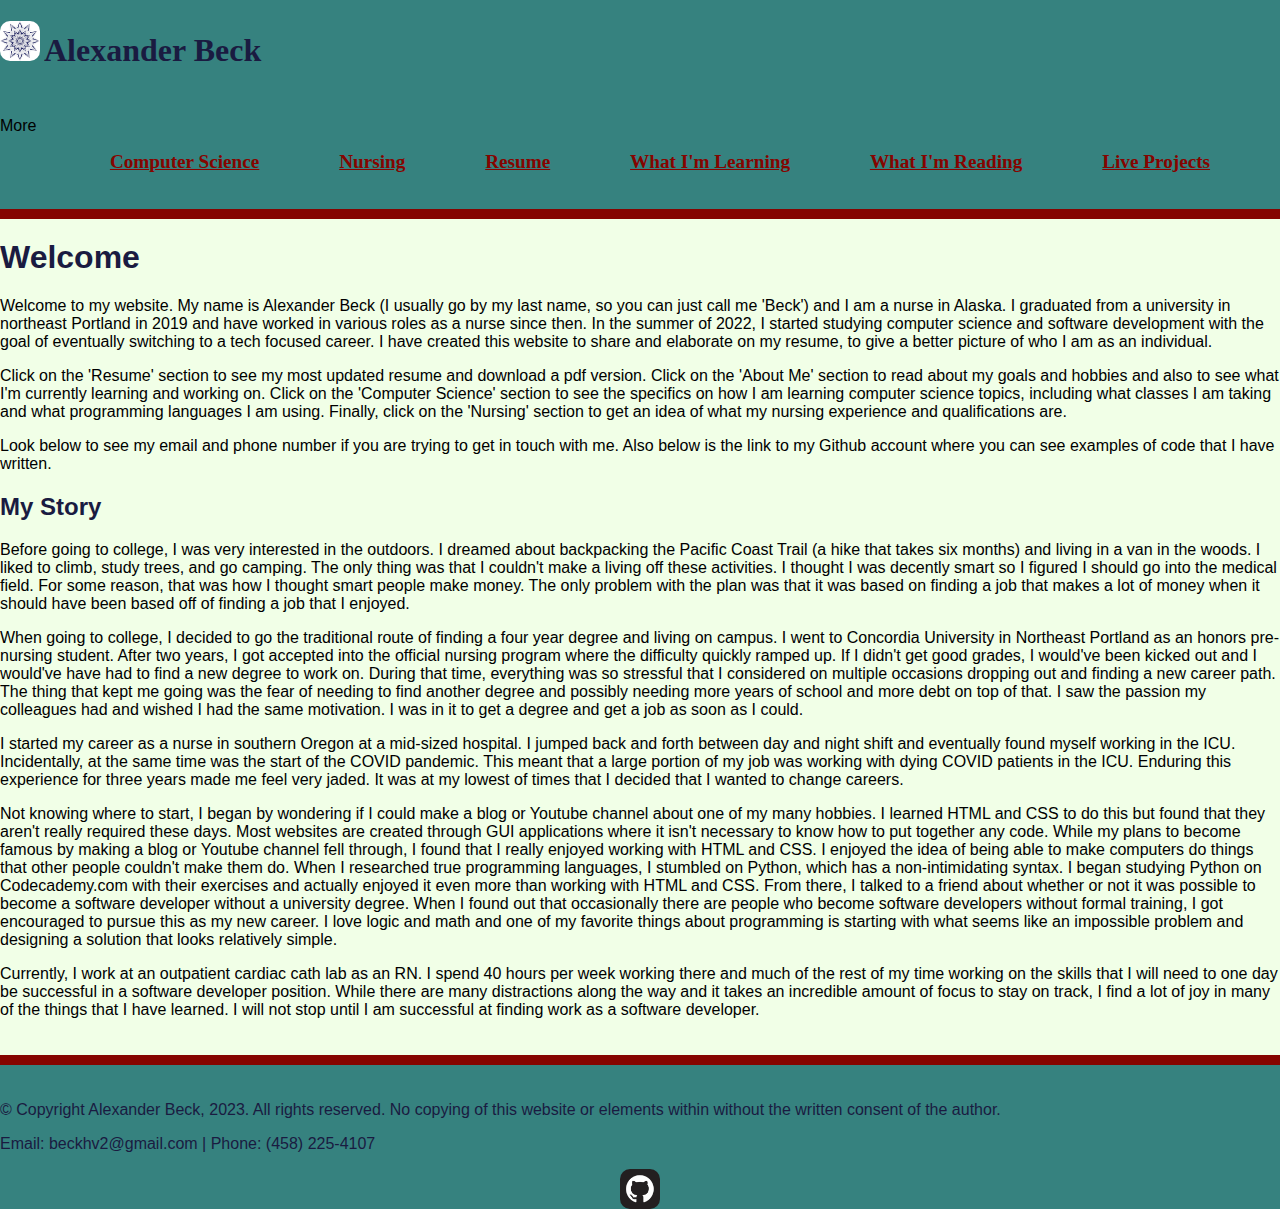
==== index.html @ a4bfcaab "changed icon; added accent colors; added copyright" ====
<!DOCTYPE html>
<html>
  <head>
    <meta charset="UTF-8">
    <link rel="stylesheet" href="main-style.css">
    <title>Alexander Beck | Home</title>
  </head>
  <body>
    <header>
      <nav id="nav-bar">
        <img id="website-icon" src="images/website-icon-2.png" alt="website logo">
        <h3>Alexander Beck</h3>
        <div id="dropdown">
          <p>More</p>
          <ul>
            <li><a href="#">link 1</a></li>
            <li><a href="#">link 2</a></li>
            <li><a href="#">link 3</a></li>
          </ul>
        </div>
        <ul>
          <li><a href="computer-science.html">Computer Science</a></li>
          <li><a href="nursing.html">Nursing</a></li>
          <li><a href="resume.html">Resume</a></li>
          <li><a href="learning.html">What I'm Learning</a></li>
          <li><a href="reading.html">What I'm Reading</a></li>
          <li><a href="projects.html">Live Projects</a></li>
        </ul>
      </nav>
    </header>
    <main>
      <h1>Welcome</h1>
      <p>Welcome to my website. My name is Alexander Beck (I usually go by my last name, so you can just call me 'Beck') and I am a nurse in Alaska. I graduated from a university in northeast Portland in 2019 and have worked in various roles as a nurse since then. In the summer of 2022, I started studying computer science and software development with the goal of eventually switching to a tech focused career. I have created this website to share and elaborate on my resume, to give a better picture of who I am as an individual.</p>
      <p>Click on the 'Resume' section to see my most updated resume and download a pdf version. Click on the 'About Me' section to read about my goals and hobbies and also to see what I'm currently learning and working on. Click on the 'Computer Science' section to see the specifics on how I am learning computer science topics, including what classes I am taking and what programming languages I am using. Finally, click on the 'Nursing' section to get an idea of what my nursing experience and qualifications are.</p>
      <p>Look below to see my email and phone number if you are trying to get in touch with me. Also below is the link to my Github account where you can see examples of code that I have written.</p>
      <h2>My Story</h2>
      <p>Before going to college, I was very interested in the outdoors. I dreamed about backpacking the Pacific Coast Trail (a hike that takes six months) and living in a van in the woods. I liked to climb, study trees, and go camping. The only thing was that I couldn't make a living off these activities. I thought I was decently smart so I figured I should go into the medical field. For some reason, that was how I thought smart people make money. The only problem with the plan was that it was based on finding a job that makes a lot of money when it should have been based off of finding a job that I enjoyed.</p>
      <p>When going to college, I decided to go the traditional route of finding a four year degree and living on campus. I went to Concordia University in Northeast Portland as an honors pre-nursing student. After two years, I got accepted into the official nursing program where the difficulty quickly ramped up. If I didn't get good grades, I would've been kicked out and I would've have had to find a new degree to work on. During that time, everything was so stressful that I considered on multiple occasions dropping out and finding a new career path. The thing that kept me going was the fear of needing to find another degree and possibly needing more years of school and more debt on top of that. I saw the passion my colleagues had and wished I had the same motivation. I was in it to get a degree and get a job as soon as I could.</p>
      <p>I started my career as a nurse in southern Oregon at a mid-sized hospital. I jumped back and forth between day and night shift and eventually found myself working in the ICU. Incidentally, at the same time was the start of the COVID pandemic. This meant that a large portion of my job was working with dying COVID patients in the ICU. Enduring this experience for three years made me feel very jaded. It was at my lowest of times that I decided that I wanted to change careers.</p>
      <p>Not knowing where to start, I began by wondering if I could make a blog or Youtube channel about one of my many hobbies. I learned HTML and CSS to do this but found that they aren't really required these days. Most websites are created through GUI applications where it isn't necessary to know how to put together any code. While my plans to become famous by making a blog or Youtube channel fell through, I found that I really enjoyed working with HTML and CSS. I enjoyed the idea of being able to make computers do things that other people couldn't make them do. When I researched true programming languages, I stumbled on Python, which has a non-intimidating syntax. I began studying Python on Codecademy.com with their exercises and actually enjoyed it even more than working with HTML and CSS. From there, I talked to a friend about whether or not it was possible to become a software developer without a university degree. When I found out that occasionally there are people who become software developers without formal training, I got encouraged to pursue this as my new career. I love logic and math and one of my favorite things about programming is starting with what seems like an impossible problem and designing a solution that looks relatively simple.</p>
      <p>Currently, I work at an outpatient cardiac cath lab as an RN. I spend 40 hours per week working there and much of the rest of my time working on the skills that I will need to one day be successful in a software developer position. While there are many distractions along the way and it takes an incredible amount of focus to stay on track, I find a lot of joy in many of the things that I have learned. I will not stop until I am successful at finding work as a software developer.</p>  
    </main>
    <footer>
      <p>© Copyright Alexander Beck, 2023. All rights reserved. No copying of this website or elements within without the written consent of the author.</p>
      <p>Email: beckhv2@gmail.com   |   Phone: (458) 225-4107</p>
      <a href="https://github.com/bexcoding"><img id="github-icon" src="images/github-icon2.png" alt="github icon"></a>
    </footer>
  </body>
</html>
---- main-style.css ----
/* all */
:root {
    --accent-color-1: #850400;
    --accent-color-2: #1a1b41;
    --accent-color-3: #f9db6d;
}

body {
    margin: 0;
}

/* header */
header {
    background-color: #36827f;
    padding-bottom: 20px;
    border-bottom: var(--accent-color-1) solid 10px;
}

#dropdown ul{
    display: none;
}


header ul{
    font-family: Cambria, Cochin, Georgia, Times, 'Times New Roman', serif;
    font-weight: bold;
}

a {
    color: var(--accent-color-1);
    font-size: 1.2em;
}

a:hover {
    color: var(--accent-color-3);
}

header h3 {
    display: inline-block;
    font-family: Cambria, Cochin, Georgia, Times, 'Times New Roman', serif;
    font-size: 2em;
    color: var(--accent-color-2);
}

#website-icon {
    display: inline-block;
    height: 40px;
    width: 40px;
    border-radius: 10px;
}

nav ul {
    display: flex;
    flex-direction: row;
    flex-wrap: wrap;
    justify-content: space-evenly;
    gap: 10px;
    list-style: none;
}

/* main */
main {
    background-color: #f1ffe7;
    padding-top: 20px;
    padding-bottom: 20px;
}

h1 {
    margin-top: 0;
}

h1, h2, h3 {
    font-family: Helvetica, Arial, Verdana, sans-serif;
    color: var(--accent-color-2);
}

p {
    font-family: Helvetica, Arial, Verdana, sans-serif;
}

/* footer */
footer {
    background-color: #36827f;
    color: var(--accent-color-2);
    padding-top: 20px;
    border-top: var(--accent-color-1) solid 10px;
}


#github-icon {
    height: 40px;
    width: 40px;
    display: block;
    margin-right: auto;
    margin-left: auto;
    border-radius: 10px;
}
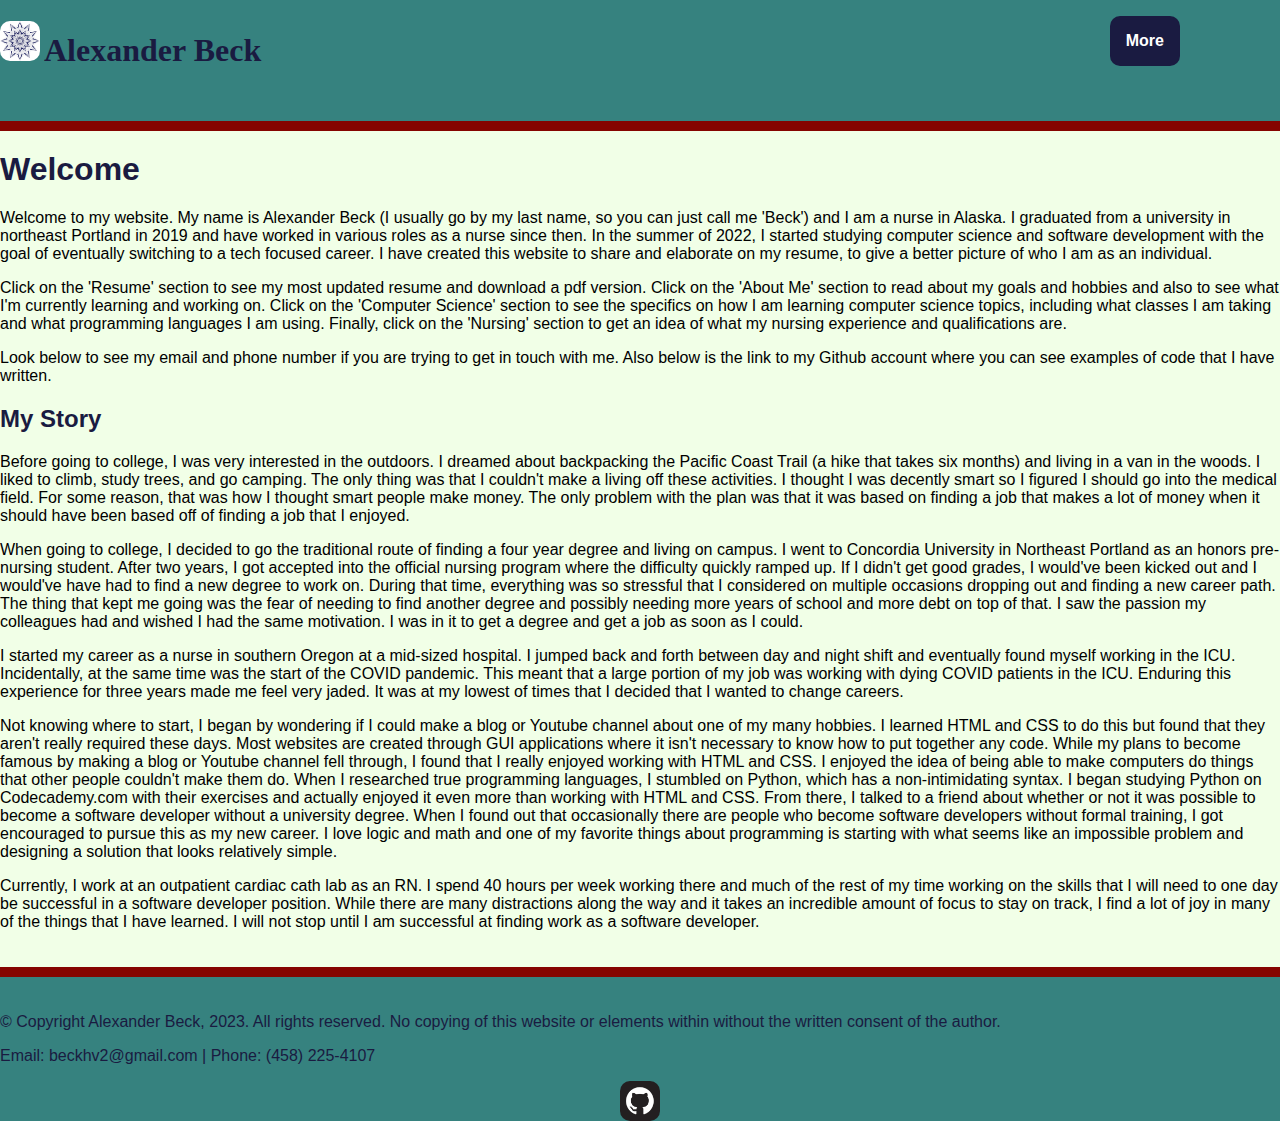
==== commit c5f8d1fc: "changed nav bar; added dropdown menu" ====
--- a/index.html
+++ b/index.html
@@ -3,29 +3,25 @@
   <head>
     <meta charset="UTF-8">
     <link rel="stylesheet" href="main-style.css">
-    <title>Alexander Beck | Home</title>
+    <title>Alexander Beck | About Me</title>
   </head>
   <body>
     <header>
       <nav id="nav-bar">
         <img id="website-icon" src="images/website-icon-2.png" alt="website logo">
         <h3>Alexander Beck</h3>
-        <div id="dropdown">
-          <p>More</p>
-          <ul>
-            <li><a href="#">link 1</a></li>
-            <li><a href="#">link 2</a></li>
-            <li><a href="#">link 3</a></li>
-          </ul>
+        <div class="dropdown">
+          <p class="drop-header">More</p>
+          <div class="dropdown-content">
+            <a href="index.html">About Me</a>
+            <a href="computer-science.html">Computer Science</a>
+            <a href="projects.html">Live Projects</a>
+            <a href="resume.html">Resume</a>
+            <a href="learning.html">What I'm Learning</a>
+            <a href="reading.html">What I'm Reading</a>
+            <a href="nursing.html">Nursing</a>
+          </div>
         </div>
-        <ul>
-          <li><a href="computer-science.html">Computer Science</a></li>
-          <li><a href="nursing.html">Nursing</a></li>
-          <li><a href="resume.html">Resume</a></li>
-          <li><a href="learning.html">What I'm Learning</a></li>
-          <li><a href="reading.html">What I'm Reading</a></li>
-          <li><a href="projects.html">Live Projects</a></li>
-        </ul>
       </nav>
     </header>
     <main>
--- a/main-style.css
+++ b/main-style.css
@@ -10,29 +10,18 @@
 }
 
 /* header */
+
 header {
     background-color: #36827f;
     padding-bottom: 20px;
     border-bottom: var(--accent-color-1) solid 10px;
 }
 
-#dropdown ul{
-    display: none;
-}
-
-
-header ul{
-    font-family: Cambria, Cochin, Georgia, Times, 'Times New Roman', serif;
-    font-weight: bold;
-}
-
-a {
-    color: var(--accent-color-1);
-    font-size: 1.2em;
-}
-
-a:hover {
-    color: var(--accent-color-3);
+#website-icon {
+    display: inline-block;
+    height: 40px;
+    width: 40px;
+    border-radius: 10px;
 }
 
 header h3 {
@@ -42,21 +31,51 @@
     color: var(--accent-color-2);
 }
 
-#website-icon {
-    display: inline-block;
-    height: 40px;
-    width: 40px;
+/* Dropdown Button */
+.drop-header {
+    background-color: var(--accent-color-2);
+    color: white;
+    padding: 16px;
+    font-size: 16px;
+    border: none;
     border-radius: 10px;
 }
-
-nav ul {
-    display: flex;
-    flex-direction: row;
-    flex-wrap: wrap;
-    justify-content: space-evenly;
-    gap: 10px;
-    list-style: none;
+  
+.dropdown {
+    position: relative;
+    float: right;
+    padding-right: 100px;
+    font-family: Cambria, Cochin, Georgia, Times, 'Times New Roman', serif;
+    font-weight: bold;
 }
+  
+.dropdown-content {
+    display: none;
+    position: absolute;
+    background-color: #f1f1f1;
+    min-width: 160px;
+    box-shadow: 0px 8px 16px 0px rgba(0,0,0,0.2);
+    z-index: 1;
+}
+  
+.dropdown-content a {
+    color: black;
+    padding: 12px 16px;
+    text-decoration: none;
+    display: block;
+}
+  
+.dropdown-content a:hover {
+    background-color: #ddd;
+}
+  
+.dropdown:hover .dropdown-content {
+    display: block;
+}
+  
+.dropdown:hover .drop-header {
+    background-color: #3e8e41;
+} 
 
 /* main */
 main {
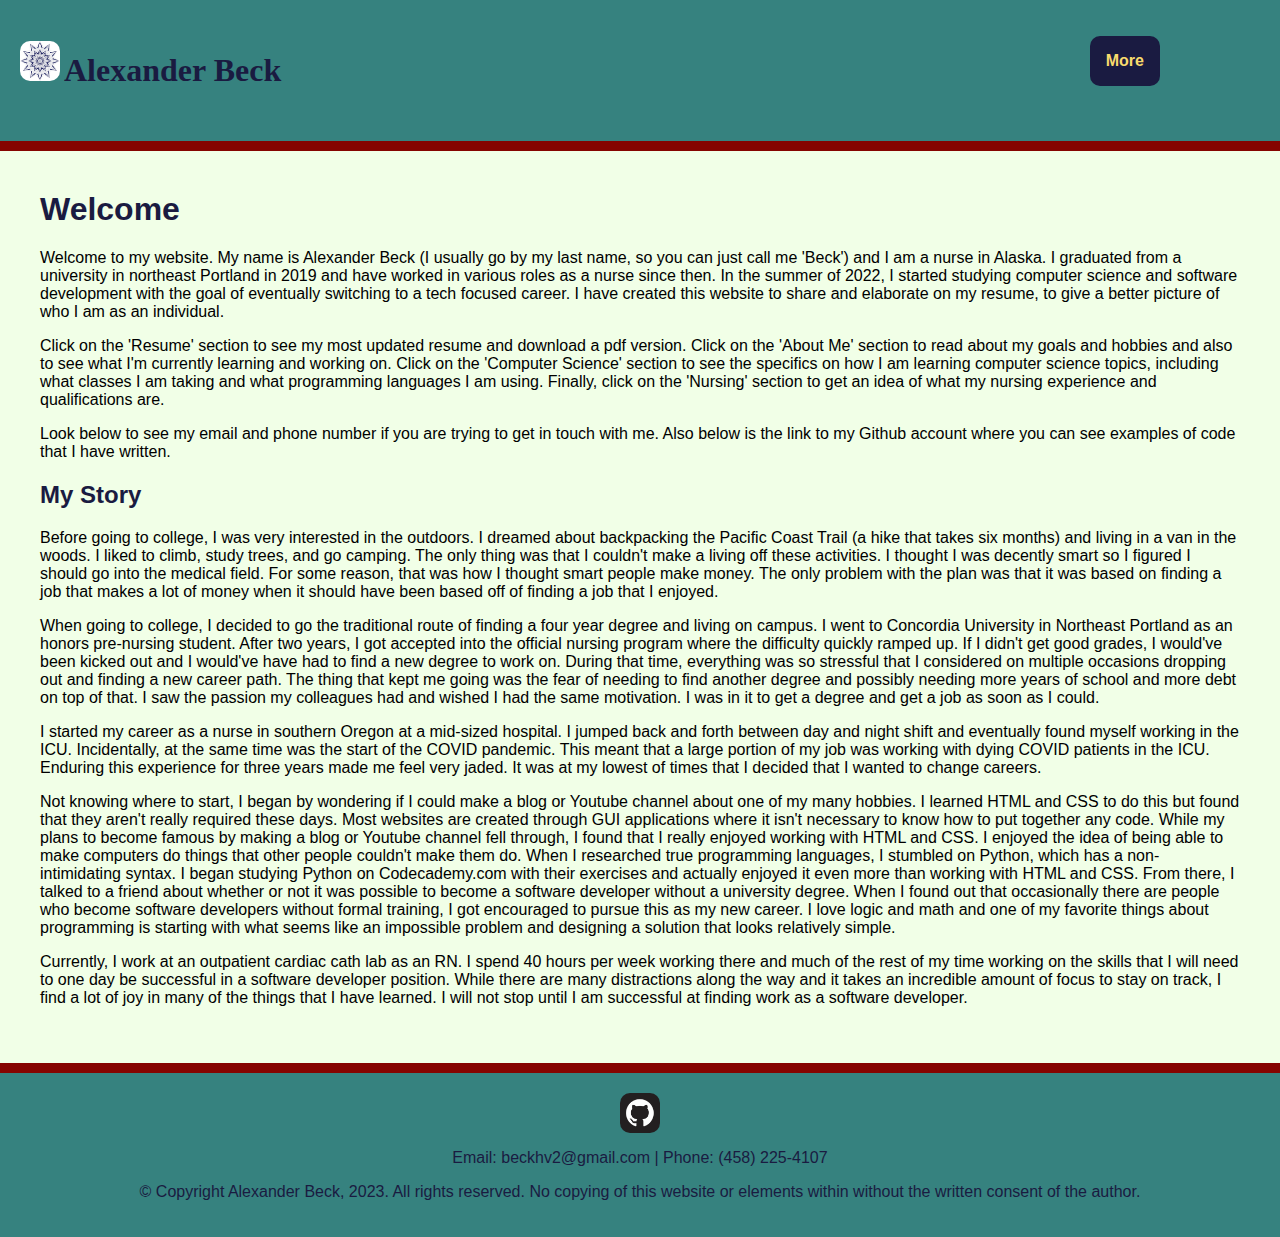
==== commit a7b20b24: "changed layout of footer" ====
--- a/index.html
+++ b/index.html
@@ -37,9 +37,9 @@
       <p>Currently, I work at an outpatient cardiac cath lab as an RN. I spend 40 hours per week working there and much of the rest of my time working on the skills that I will need to one day be successful in a software developer position. While there are many distractions along the way and it takes an incredible amount of focus to stay on track, I find a lot of joy in many of the things that I have learned. I will not stop until I am successful at finding work as a software developer.</p>  
     </main>
     <footer>
+      <a href="https://github.com/bexcoding"><img id="github-icon" src="images/github-icon2.png" alt="github icon"></a>
+      <p>Email: beckhv2@gmail.com   |   Phone: (458) 225-4107</p>
       <p>© Copyright Alexander Beck, 2023. All rights reserved. No copying of this website or elements within without the written consent of the author.</p>
-      <p>Email: beckhv2@gmail.com   |   Phone: (458) 225-4107</p>
-      <a href="https://github.com/bexcoding"><img id="github-icon" src="images/github-icon2.png" alt="github icon"></a>
     </footer>
   </body>
 </html>--- a/main-style.css
+++ b/main-style.css
@@ -1,5 +1,7 @@
 /* all */
 :root {
+    --background-color-1: #f1ffe7;
+    --background-color-2: #36827f;
     --accent-color-1: #850400;
     --accent-color-2: #1a1b41;
     --accent-color-3: #f9db6d;
@@ -12,8 +14,8 @@
 /* header */
 
 header {
-    background-color: #36827f;
-    padding-bottom: 20px;
+    background-color: var(--background-color-2);
+    padding: 20px;
     border-bottom: var(--accent-color-1) solid 10px;
 }
 
@@ -31,10 +33,10 @@
     color: var(--accent-color-2);
 }
 
-/* Dropdown Button */
+/* dropdown button in header*/
 .drop-header {
     background-color: var(--accent-color-2);
-    color: white;
+    color: var(--accent-color-3);
     padding: 16px;
     font-size: 16px;
     border: none;
@@ -52,21 +54,24 @@
 .dropdown-content {
     display: none;
     position: absolute;
-    background-color: #f1f1f1;
-    min-width: 160px;
+    color: var(--accent-color-2);
+    background-color: var(--background-color-1);
+    min-width: 180px;
     box-shadow: 0px 8px 16px 0px rgba(0,0,0,0.2);
     z-index: 1;
 }
   
 .dropdown-content a {
-    color: black;
+    color: var(--accent-color-2);
     padding: 12px 16px;
     text-decoration: none;
     display: block;
 }
   
 .dropdown-content a:hover {
-    background-color: #ddd;
+    color: var(--accent-color-1);
+    background-color: var(--accent-color-3);
+    border-left: solid var(--accent-color-2) 3px;
 }
   
 .dropdown:hover .dropdown-content {
@@ -74,14 +79,14 @@
 }
   
 .dropdown:hover .drop-header {
-    background-color: #3e8e41;
+    color: var(--accent-color-1);
+    background-color: var(--accent-color-3);
 } 
 
 /* main */
 main {
-    background-color: #f1ffe7;
-    padding-top: 20px;
-    padding-bottom: 20px;
+    background-color: var(--background-color-1);
+    padding: 40px;
 }
 
 h1 {
@@ -99,10 +104,11 @@
 
 /* footer */
 footer {
-    background-color: #36827f;
+    background-color: var(--background-color-2);
     color: var(--accent-color-2);
-    padding-top: 20px;
+    padding: 20px;
     border-top: var(--accent-color-1) solid 10px;
+    text-align: center;
 }
 
 
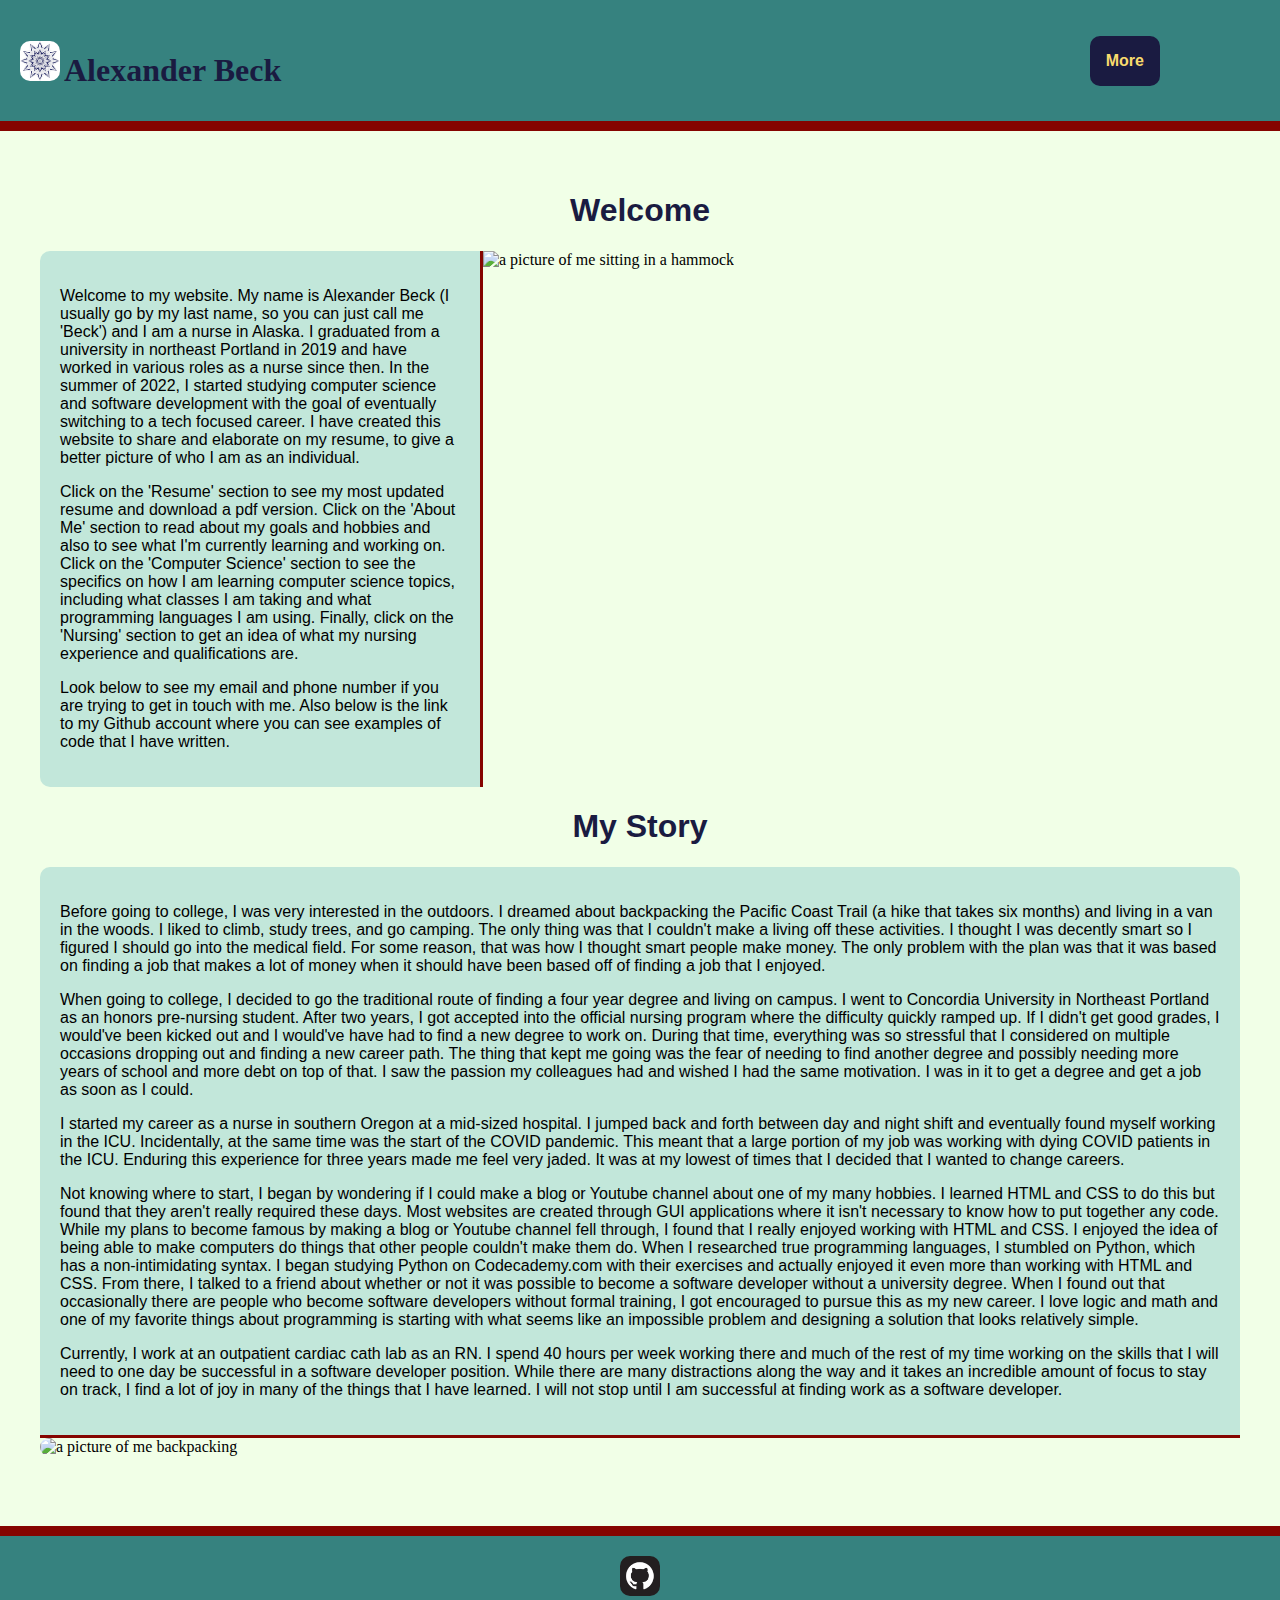
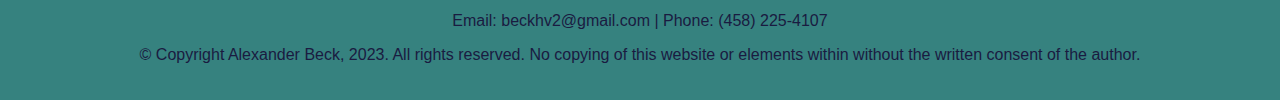
==== commit c5980d65: "added images and new color to main page" ====
--- a/index.html
+++ b/index.html
@@ -26,15 +26,37 @@
     </header>
     <main>
       <h1>Welcome</h1>
-      <p>Welcome to my website. My name is Alexander Beck (I usually go by my last name, so you can just call me 'Beck') and I am a nurse in Alaska. I graduated from a university in northeast Portland in 2019 and have worked in various roles as a nurse since then. In the summer of 2022, I started studying computer science and software development with the goal of eventually switching to a tech focused career. I have created this website to share and elaborate on my resume, to give a better picture of who I am as an individual.</p>
-      <p>Click on the 'Resume' section to see my most updated resume and download a pdf version. Click on the 'About Me' section to read about my goals and hobbies and also to see what I'm currently learning and working on. Click on the 'Computer Science' section to see the specifics on how I am learning computer science topics, including what classes I am taking and what programming languages I am using. Finally, click on the 'Nursing' section to get an idea of what my nursing experience and qualifications are.</p>
-      <p>Look below to see my email and phone number if you are trying to get in touch with me. Also below is the link to my Github account where you can see examples of code that I have written.</p>
-      <h2>My Story</h2>
-      <p>Before going to college, I was very interested in the outdoors. I dreamed about backpacking the Pacific Coast Trail (a hike that takes six months) and living in a van in the woods. I liked to climb, study trees, and go camping. The only thing was that I couldn't make a living off these activities. I thought I was decently smart so I figured I should go into the medical field. For some reason, that was how I thought smart people make money. The only problem with the plan was that it was based on finding a job that makes a lot of money when it should have been based off of finding a job that I enjoyed.</p>
-      <p>When going to college, I decided to go the traditional route of finding a four year degree and living on campus. I went to Concordia University in Northeast Portland as an honors pre-nursing student. After two years, I got accepted into the official nursing program where the difficulty quickly ramped up. If I didn't get good grades, I would've been kicked out and I would've have had to find a new degree to work on. During that time, everything was so stressful that I considered on multiple occasions dropping out and finding a new career path. The thing that kept me going was the fear of needing to find another degree and possibly needing more years of school and more debt on top of that. I saw the passion my colleagues had and wished I had the same motivation. I was in it to get a degree and get a job as soon as I could.</p>
-      <p>I started my career as a nurse in southern Oregon at a mid-sized hospital. I jumped back and forth between day and night shift and eventually found myself working in the ICU. Incidentally, at the same time was the start of the COVID pandemic. This meant that a large portion of my job was working with dying COVID patients in the ICU. Enduring this experience for three years made me feel very jaded. It was at my lowest of times that I decided that I wanted to change careers.</p>
-      <p>Not knowing where to start, I began by wondering if I could make a blog or Youtube channel about one of my many hobbies. I learned HTML and CSS to do this but found that they aren't really required these days. Most websites are created through GUI applications where it isn't necessary to know how to put together any code. While my plans to become famous by making a blog or Youtube channel fell through, I found that I really enjoyed working with HTML and CSS. I enjoyed the idea of being able to make computers do things that other people couldn't make them do. When I researched true programming languages, I stumbled on Python, which has a non-intimidating syntax. I began studying Python on Codecademy.com with their exercises and actually enjoyed it even more than working with HTML and CSS. From there, I talked to a friend about whether or not it was possible to become a software developer without a university degree. When I found out that occasionally there are people who become software developers without formal training, I got encouraged to pursue this as my new career. I love logic and math and one of my favorite things about programming is starting with what seems like an impossible problem and designing a solution that looks relatively simple.</p>
-      <p>Currently, I work at an outpatient cardiac cath lab as an RN. I spend 40 hours per week working there and much of the rest of my time working on the skills that I will need to one day be successful in a software developer position. While there are many distractions along the way and it takes an incredible amount of focus to stay on track, I find a lot of joy in many of the things that I have learned. I will not stop until I am successful at finding work as a software developer.</p>  
+      <div class="flex-container">
+        <div class="left-side flex-text">
+        <p>Welcome to my website. My name is Alexander Beck (I usually go by my last name, so you can just call me 'Beck') and I am a nurse in Alaska. I graduated from a university in northeast Portland in 2019 and have worked in various roles as a nurse since then. In the summer of 2022, I started studying computer science and software development with the goal of eventually switching to a tech focused career. I have created this website to share and elaborate on my resume, to give a better picture of who I am as an individual.</p>
+        <p>Click on the 'Resume' section to see my most updated resume and download a pdf version. Click on the 'About Me' section to read about my goals and hobbies and also to see what I'm currently learning and working on. Click on the 'Computer Science' section to see the specifics on how I am learning computer science topics, including what classes I am taking and what programming languages I am using. Finally, click on the 'Nursing' section to get an idea of what my nursing experience and qualifications are.</p>
+        <p>Look below to see my email and phone number if you are trying to get in touch with me. Also below is the link to my Github account where you can see examples of code that I have written.</p>  
+        </div>
+        <div class="right-side flex-image">
+          <img src="images/beck-in-hammock.jpg" alt="a picture of me sitting in a hammock">
+        </div>
+      </div>
+      <h1>My Story</h1>
+      <div class="col-flex-container">
+        <div class="wide-text text-top">
+          <p>Before going to college, I was very interested in the outdoors. I dreamed about backpacking the Pacific Coast Trail (a hike that takes six months) and living in a van in the woods. I liked to climb, study trees, and go camping. The only thing was that I couldn't make a living off these activities. I thought I was decently smart so I figured I should go into the medical field. For some reason, that was how I thought smart people make money. The only problem with the plan was that it was based on finding a job that makes a lot of money when it should have been based off of finding a job that I enjoyed.</p>
+          <p>When going to college, I decided to go the traditional route of finding a four year degree and living on campus. I went to Concordia University in Northeast Portland as an honors pre-nursing student. After two years, I got accepted into the official nursing program where the difficulty quickly ramped up. If I didn't get good grades, I would've been kicked out and I would've have had to find a new degree to work on. During that time, everything was so stressful that I considered on multiple occasions dropping out and finding a new career path. The thing that kept me going was the fear of needing to find another degree and possibly needing more years of school and more debt on top of that. I saw the passion my colleagues had and wished I had the same motivation. I was in it to get a degree and get a job as soon as I could.</p>
+          <p>I started my career as a nurse in southern Oregon at a mid-sized hospital. I jumped back and forth between day and night shift and eventually found myself working in the ICU. Incidentally, at the same time was the start of the COVID pandemic. This meant that a large portion of my job was working with dying COVID patients in the ICU. Enduring this experience for three years made me feel very jaded. It was at my lowest of times that I decided that I wanted to change careers.</p>
+          <p>Not knowing where to start, I began by wondering if I could make a blog or Youtube channel about one of my many hobbies. I learned HTML and CSS to do this but found that they aren't really required these days. Most websites are created through GUI applications where it isn't necessary to know how to put together any code. While my plans to become famous by making a blog or Youtube channel fell through, I found that I really enjoyed working with HTML and CSS. I enjoyed the idea of being able to make computers do things that other people couldn't make them do. When I researched true programming languages, I stumbled on Python, which has a non-intimidating syntax. I began studying Python on Codecademy.com with their exercises and actually enjoyed it even more than working with HTML and CSS. From there, I talked to a friend about whether or not it was possible to become a software developer without a university degree. When I found out that occasionally there are people who become software developers without formal training, I got encouraged to pursue this as my new career. I love logic and math and one of my favorite things about programming is starting with what seems like an impossible problem and designing a solution that looks relatively simple.</p>
+          <p>Currently, I work at an outpatient cardiac cath lab as an RN. I spend 40 hours per week working there and much of the rest of my time working on the skills that I will need to one day be successful in a software developer position. While there are many distractions along the way and it takes an incredible amount of focus to stay on track, I find a lot of joy in many of the things that I have learned. I will not stop until I am successful at finding work as a software developer.</p>  
+        </div>
+      </div>
+      <div class="photo-box">
+        <img class="photo-box-image" src="images/beck-backpacking.JPG" alt="a picture of me backpacking">
+        <img class="photo-box-image" src="images/beck-biking.JPG" alt="">
+        <img class="photo-box-image" src="images/beck-eating-starfish.jpg" alt="">
+        <img class="photo-box-image" src="images/beck-headstand.JPEG" alt="">
+        <img class="photo-box-image" src="images/beck-in-gorge.JPG" alt="">
+        <img class="photo-box-image" src="images/beck-on-motorcycle.JPG" alt="">
+        <img class="photo-box-image" src="images/beck-on-mountain.JPG" alt="">
+        <img class="photo-box-image" src="images/beck-on-the-water.JPG" alt="">
+        <img class="photo-box-image" src="images/beck-wedding.jpg" alt="">
+      </div>
     </main>
     <footer>
       <a href="https://github.com/bexcoding"><img id="github-icon" src="images/github-icon2.png" alt="github icon"></a>
--- a/main-style.css
+++ b/main-style.css
@@ -2,6 +2,7 @@
 :root {
     --background-color-1: #f1ffe7;
     --background-color-2: #36827f;
+    --background-color-3: #c2e7da;
     --accent-color-1: #850400;
     --accent-color-2: #1a1b41;
     --accent-color-3: #f9db6d;
@@ -16,6 +17,7 @@
 header {
     background-color: var(--background-color-2);
     padding: 20px;
+    padding-bottom: 0;
     border-bottom: var(--accent-color-1) solid 10px;
 }
 
@@ -89,17 +91,77 @@
     padding: 40px;
 }
 
-h1 {
-    margin-top: 0;
-}
-
 h1, h2, h3 {
     font-family: Helvetica, Arial, Verdana, sans-serif;
     color: var(--accent-color-2);
+    text-align: center;
 }
 
 p {
     font-family: Helvetica, Arial, Verdana, sans-serif;
+}
+
+.flex-container {
+    display: flex;
+    flex-wrap: wrap;
+    flex-direction: row;
+}
+
+.left-side, .right-side {
+    min-width: 400px;
+}
+
+.left-side {
+    border-right: var(--accent-color-1) solid 3px;
+    border-radius: 10px 0 0 10px;
+}
+
+.right-side {
+    border-radius: 0 10px 10px 0;
+}
+
+.flex-text {
+    background-color: var(--background-color-3);
+    width: 30%;
+    padding: 20px;
+    height: auto;
+}
+
+.flex-image {
+    width: 60%;
+    overflow: hidden;
+}
+
+.col-flex-container {
+    display: flex;
+    flex-wrap: wrap;
+    flex-direction: column;
+}
+
+.wide-text {
+    background-color: var(--background-color-3);
+    padding: 20px;
+    height: auto;
+}
+
+.text-top {
+    border-bottom: var(--accent-color-1) solid 3px;
+    border-radius: 10px 10px 0 0;
+}
+
+.photo-box {
+    display: flex;
+    flex-wrap: wrap;
+    flex-direction: row; 
+    row-gap: 15px;
+    justify-content: space-between;
+}
+
+.photo-box-image {
+    width: 33%;
+    height: auto;
+    overflow: hidden;
+    border-radius: 10px;
 }
 
 /* footer */
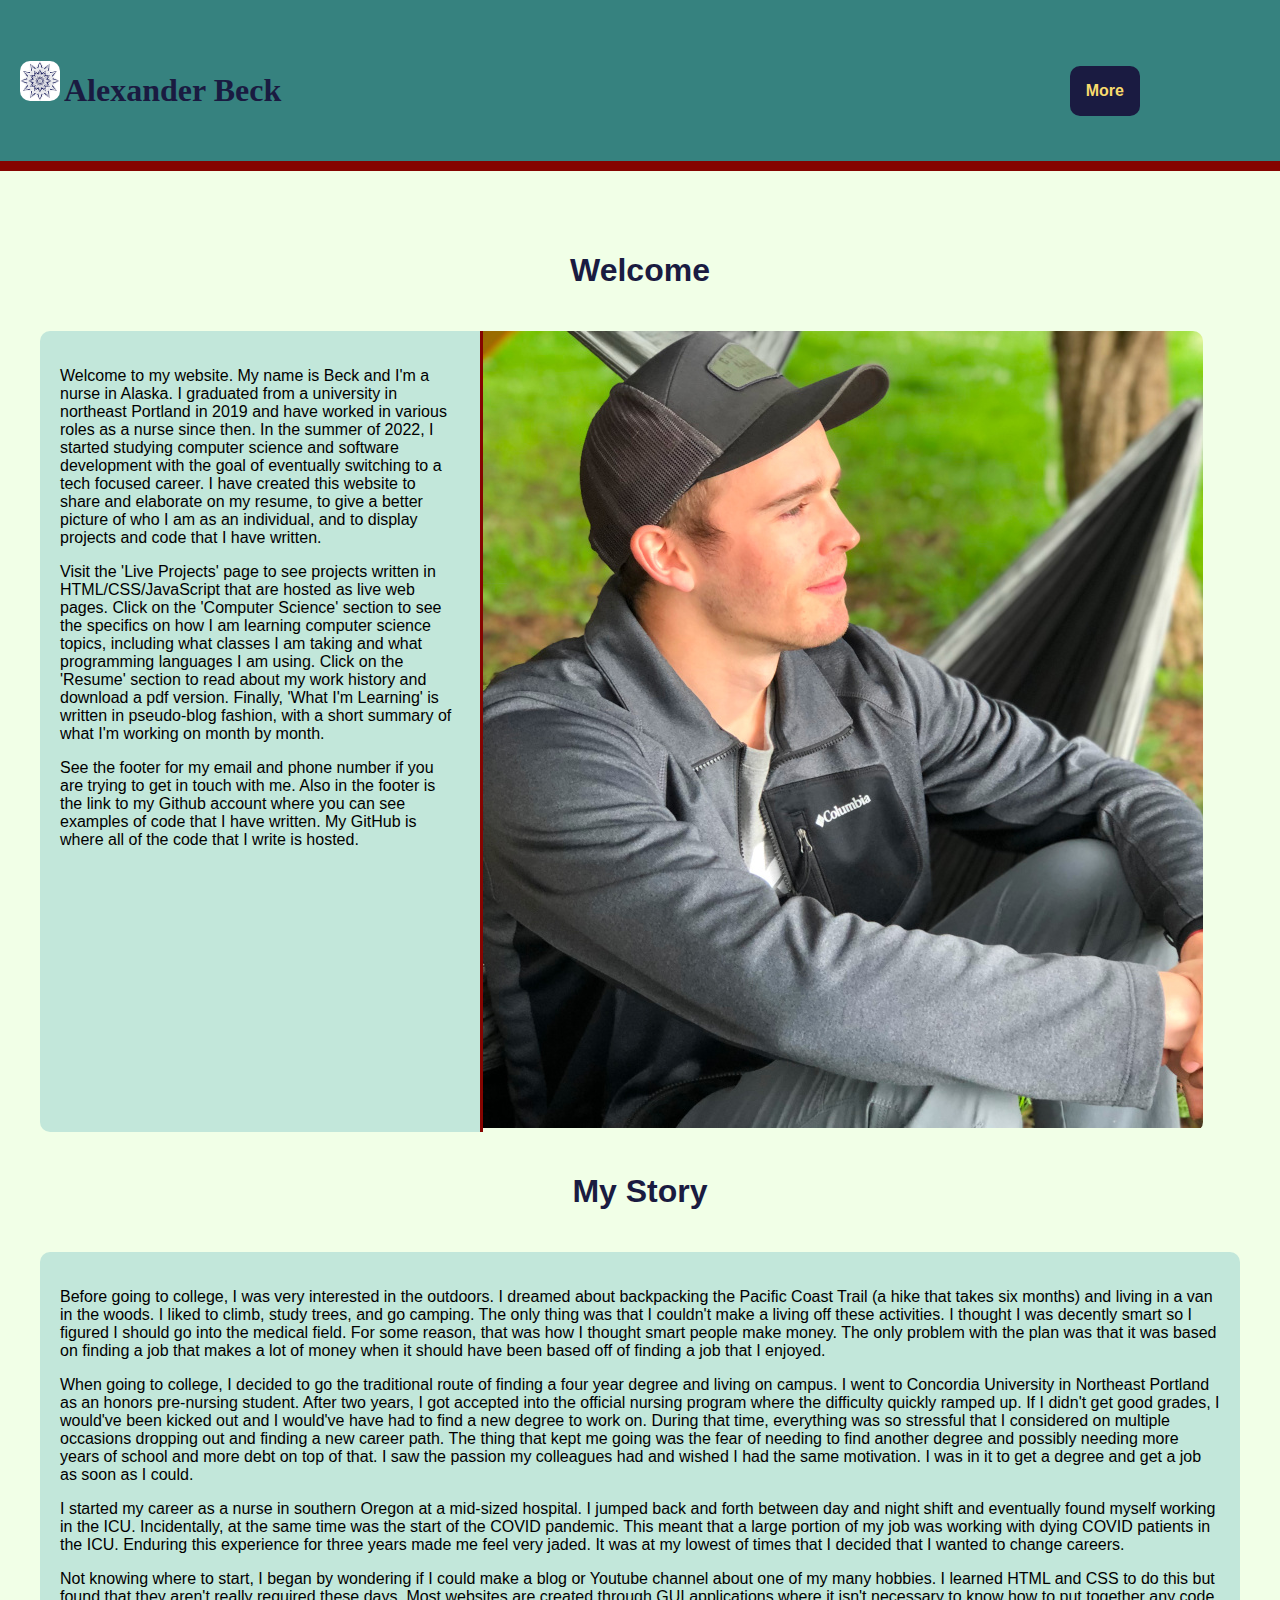
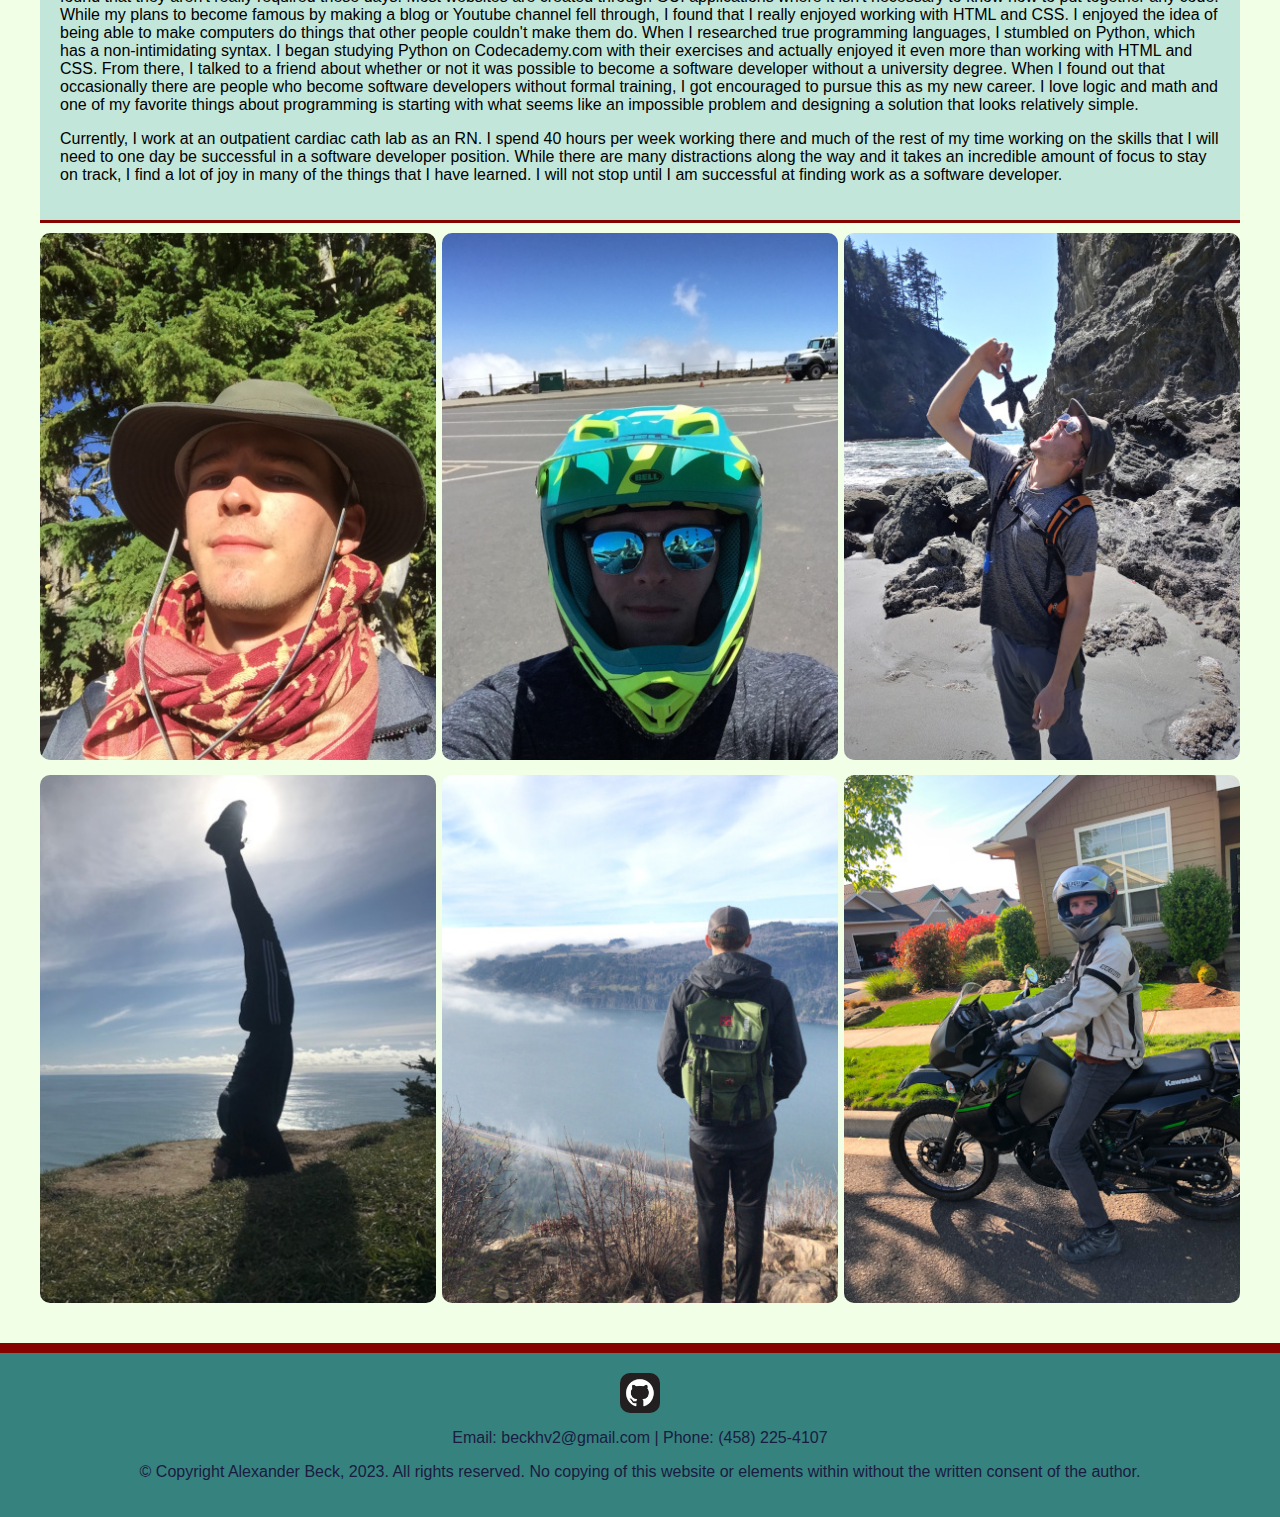
==== commit 976cf191: "changed footer, nav, spacing, and dropdown menu" ====
--- a/index.html
+++ b/index.html
@@ -13,13 +13,10 @@
         <div class="dropdown">
           <p class="drop-header">More</p>
           <div class="dropdown-content">
-            <a href="index.html">About Me</a>
+            <a href="projects.html">Live Projects</a>
             <a href="computer-science.html">Computer Science</a>
-            <a href="projects.html">Live Projects</a>
             <a href="resume.html">Resume</a>
             <a href="learning.html">What I'm Learning</a>
-            <a href="reading.html">What I'm Reading</a>
-            <a href="nursing.html">Nursing</a>
           </div>
         </div>
       </nav>
@@ -28,9 +25,9 @@
       <h1>Welcome</h1>
       <div class="flex-container">
         <div class="left-side flex-text">
-        <p>Welcome to my website. My name is Alexander Beck (I usually go by my last name, so you can just call me 'Beck') and I am a nurse in Alaska. I graduated from a university in northeast Portland in 2019 and have worked in various roles as a nurse since then. In the summer of 2022, I started studying computer science and software development with the goal of eventually switching to a tech focused career. I have created this website to share and elaborate on my resume, to give a better picture of who I am as an individual.</p>
-        <p>Click on the 'Resume' section to see my most updated resume and download a pdf version. Click on the 'About Me' section to read about my goals and hobbies and also to see what I'm currently learning and working on. Click on the 'Computer Science' section to see the specifics on how I am learning computer science topics, including what classes I am taking and what programming languages I am using. Finally, click on the 'Nursing' section to get an idea of what my nursing experience and qualifications are.</p>
-        <p>Look below to see my email and phone number if you are trying to get in touch with me. Also below is the link to my Github account where you can see examples of code that I have written.</p>  
+          <p>Welcome to my website. My name is Beck and I'm a nurse in Alaska. I graduated from a university in northeast Portland in 2019 and have worked in various roles as a nurse since then. In the summer of 2022, I started studying computer science and software development with the goal of eventually switching to a tech focused career. I have created this website to share and elaborate on my resume, to give a better picture of who I am as an individual, and to display projects and code that I have written.</p>
+          <p>Visit the 'Live Projects' page to see projects written in HTML/CSS/JavaScript that are hosted as live web pages. Click on the 'Computer Science' section to see the specifics on how I am learning computer science topics, including what classes I am taking and what programming languages I am using. Click on the 'Resume' section to read about my work history and download a pdf version. Finally, 'What I'm Learning' is written in pseudo-blog fashion, with a short summary of what I'm working on month by month.</p>
+          <p>See the footer for my email and phone number if you are trying to get in touch with me. Also in the footer is the link to my Github account where you can see examples of code that I have written. My GitHub is where all of the code that I write is hosted.</p>  
         </div>
         <div class="right-side flex-image">
           <img src="images/beck-in-hammock.jpg" alt="a picture of me sitting in a hammock">
@@ -48,19 +45,16 @@
       </div>
       <div class="photo-box">
         <img class="photo-box-image" src="images/beck-backpacking.JPG" alt="a picture of me backpacking">
-        <img class="photo-box-image" src="images/beck-biking.JPG" alt="">
-        <img class="photo-box-image" src="images/beck-eating-starfish.jpg" alt="">
-        <img class="photo-box-image" src="images/beck-headstand.JPEG" alt="">
-        <img class="photo-box-image" src="images/beck-in-gorge.JPG" alt="">
-        <img class="photo-box-image" src="images/beck-on-motorcycle.JPG" alt="">
-        <img class="photo-box-image" src="images/beck-on-mountain.JPG" alt="">
-        <img class="photo-box-image" src="images/beck-on-the-water.JPG" alt="">
-        <img class="photo-box-image" src="images/beck-wedding.jpg" alt="">
+        <img class="photo-box-image" src="images/beck-biking.JPG" alt="a picture of me about to downhill mountainbike">
+        <img class="photo-box-image" src="images/beck-eating-starfish.jpg" alt="a picture of me pretending to eat a starfish">
+        <img class="photo-box-image" src="images/beck-headstand.JPEG" alt="a picture of me doing a headstand">
+        <img class="photo-box-image" src="images/beck-in-gorge.JPG" alt="a picture of me hiking in the gorge">
+        <img class="photo-box-image" src="images/beck-on-motorcycle.JPG" alt="a picture of me on my motorcycle">
       </div>
     </main>
     <footer>
       <a href="https://github.com/bexcoding"><img id="github-icon" src="images/github-icon2.png" alt="github icon"></a>
-      <p>Email: beckhv2@gmail.com   |   Phone: (458) 225-4107</p>
+      <p id="contact">Email: beckhv2@gmail.com   |   Phone: (458) 225-4107</p>
       <p>© Copyright Alexander Beck, 2023. All rights reserved. No copying of this website or elements within without the written consent of the author.</p>
     </footer>
   </body>
--- a/main-style.css
+++ b/main-style.css
@@ -48,9 +48,10 @@
 .dropdown {
     position: relative;
     float: right;
-    padding-right: 100px;
+    padding-right: 120px;
     font-family: Cambria, Cochin, Georgia, Times, 'Times New Roman', serif;
     font-weight: bold;
+    padding-top: 30px;
 }
   
 .dropdown-content {
@@ -58,7 +59,7 @@
     position: absolute;
     color: var(--accent-color-2);
     background-color: var(--background-color-1);
-    min-width: 180px;
+    min-width: 200px;
     box-shadow: 0px 8px 16px 0px rgba(0,0,0,0.2);
     z-index: 1;
 }
@@ -95,6 +96,8 @@
     font-family: Helvetica, Arial, Verdana, sans-serif;
     color: var(--accent-color-2);
     text-align: center;
+    padding-top: 20px;
+    padding-bottom: 20px;
 }
 
 p {
@@ -136,6 +139,7 @@
     display: flex;
     flex-wrap: wrap;
     flex-direction: column;
+    padding-bottom: 10px;
 }
 
 .wide-text {
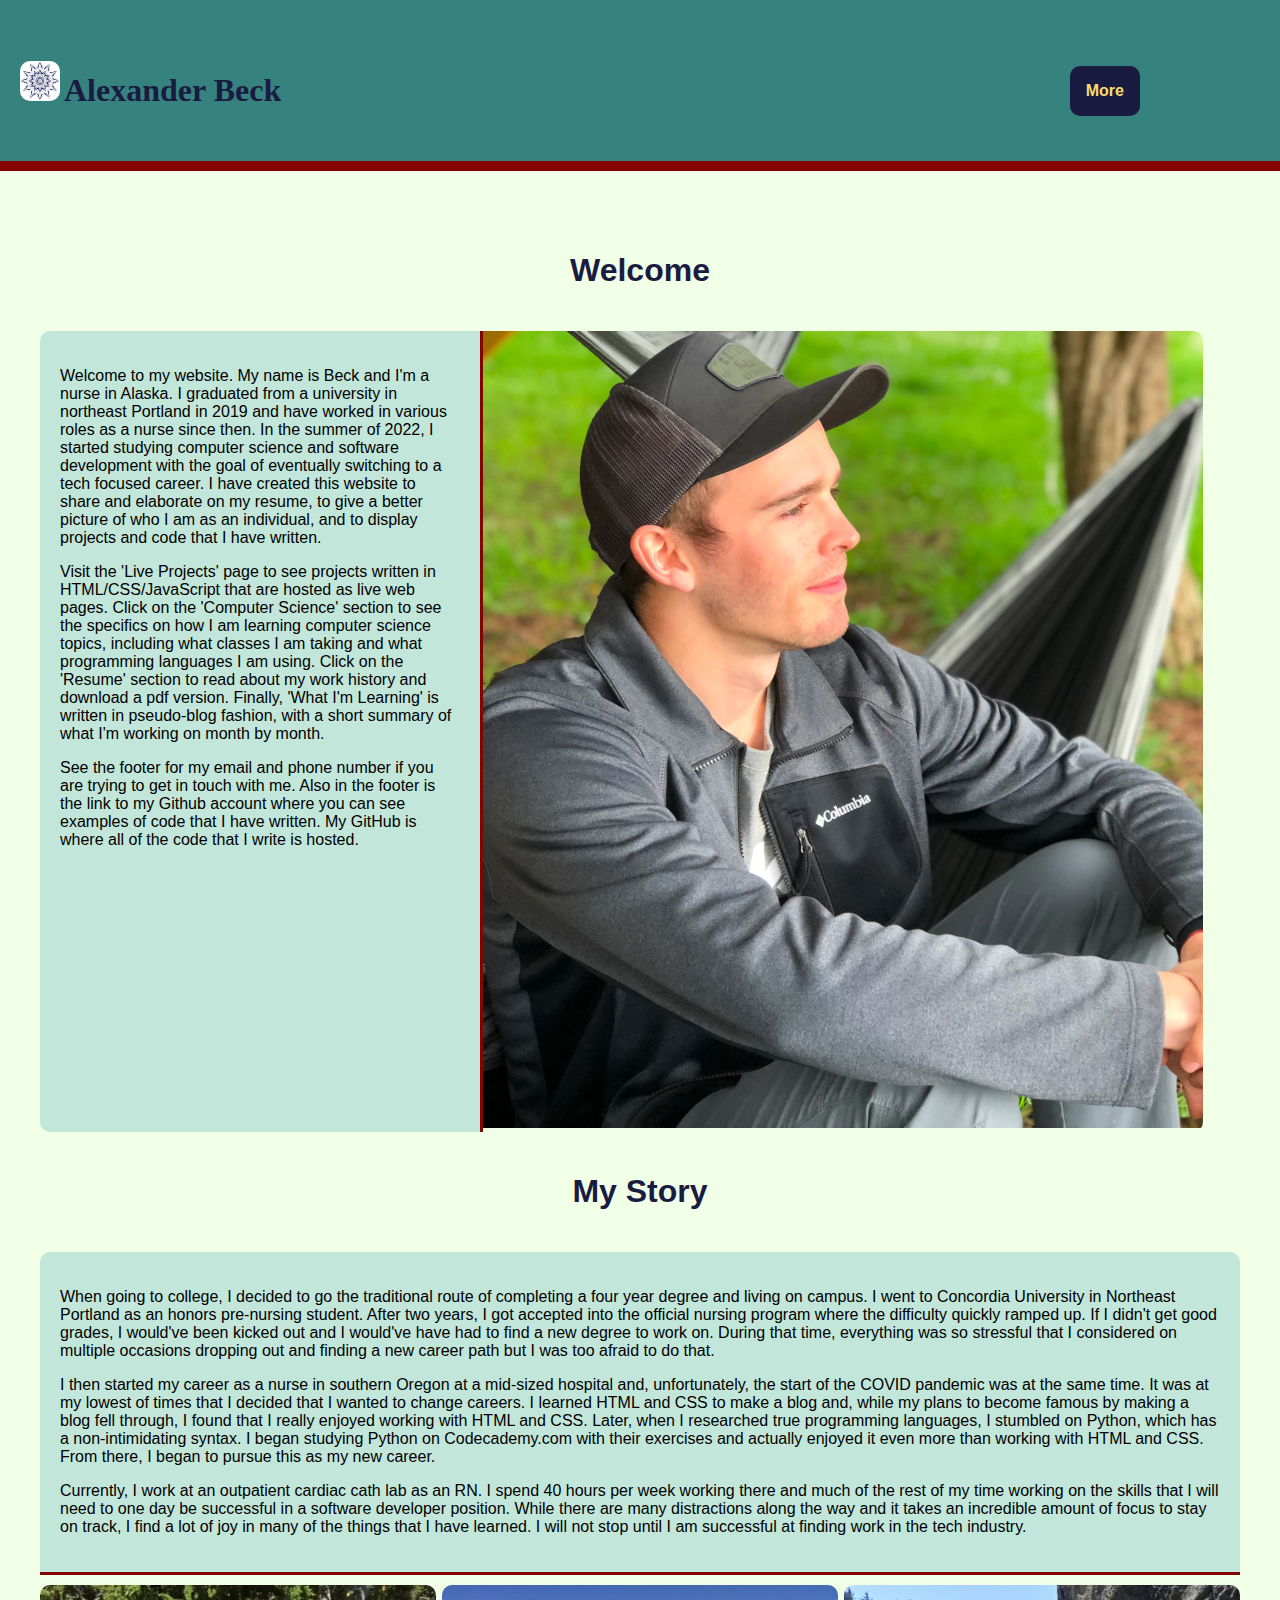
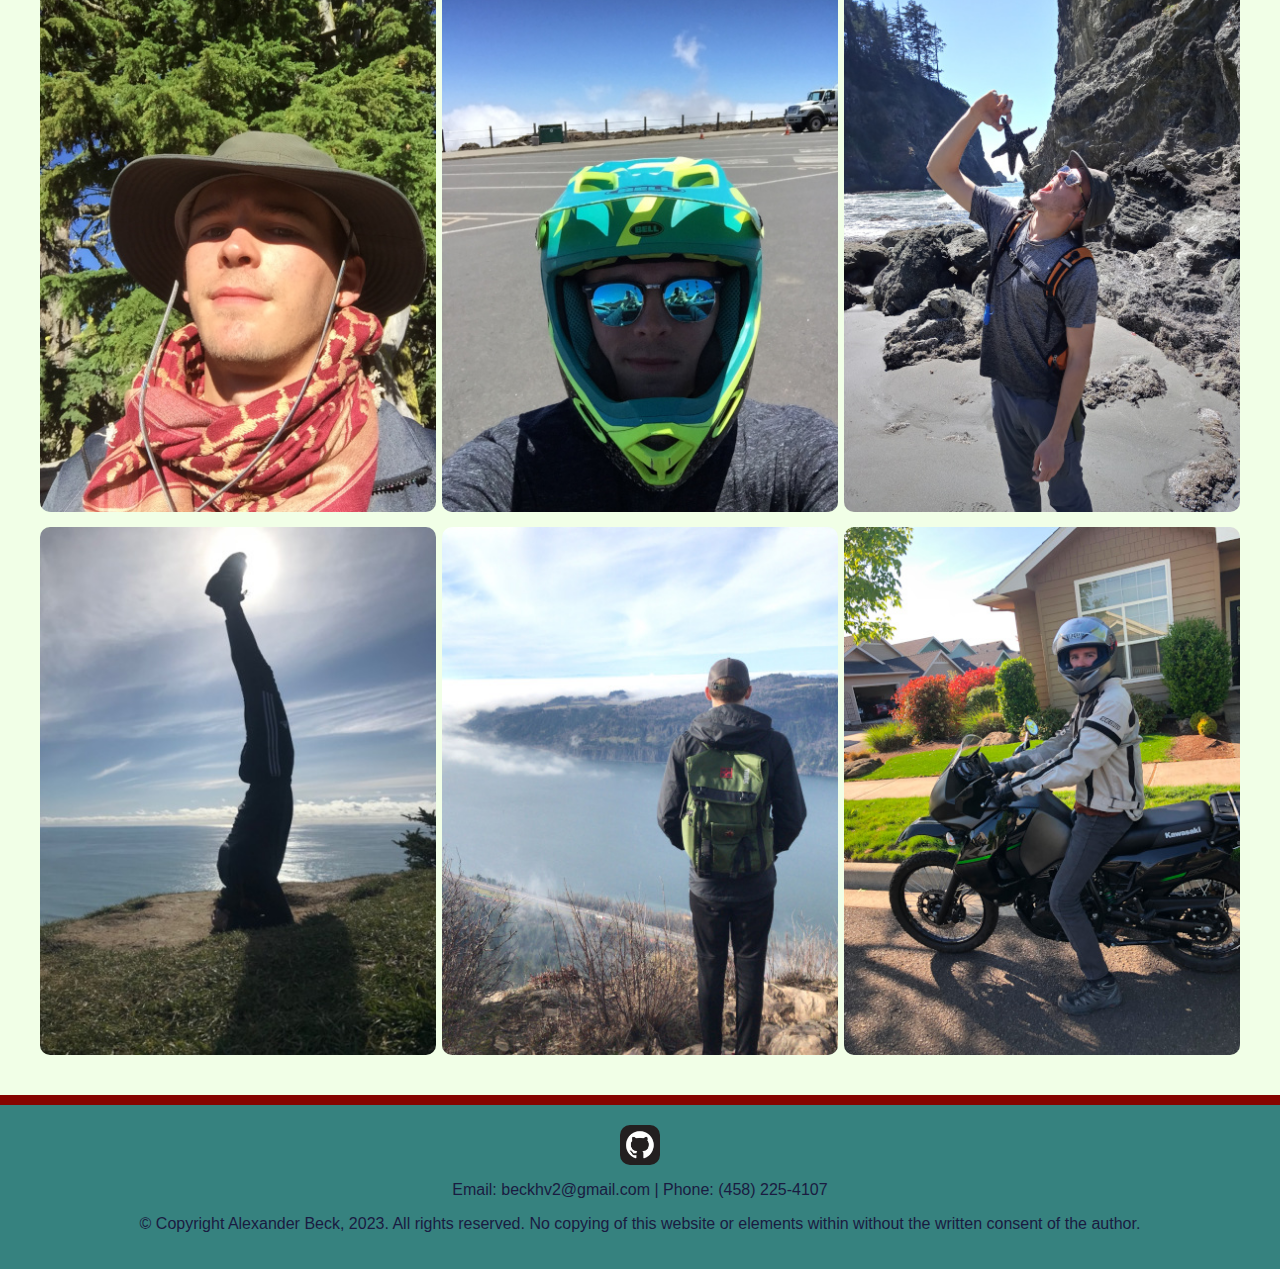
==== commit b8196e69: "changed text to my story section" ====
--- a/index.html
+++ b/index.html
@@ -36,11 +36,9 @@
       <h1>My Story</h1>
       <div class="col-flex-container">
         <div class="wide-text text-top">
-          <p>Before going to college, I was very interested in the outdoors. I dreamed about backpacking the Pacific Coast Trail (a hike that takes six months) and living in a van in the woods. I liked to climb, study trees, and go camping. The only thing was that I couldn't make a living off these activities. I thought I was decently smart so I figured I should go into the medical field. For some reason, that was how I thought smart people make money. The only problem with the plan was that it was based on finding a job that makes a lot of money when it should have been based off of finding a job that I enjoyed.</p>
-          <p>When going to college, I decided to go the traditional route of finding a four year degree and living on campus. I went to Concordia University in Northeast Portland as an honors pre-nursing student. After two years, I got accepted into the official nursing program where the difficulty quickly ramped up. If I didn't get good grades, I would've been kicked out and I would've have had to find a new degree to work on. During that time, everything was so stressful that I considered on multiple occasions dropping out and finding a new career path. The thing that kept me going was the fear of needing to find another degree and possibly needing more years of school and more debt on top of that. I saw the passion my colleagues had and wished I had the same motivation. I was in it to get a degree and get a job as soon as I could.</p>
-          <p>I started my career as a nurse in southern Oregon at a mid-sized hospital. I jumped back and forth between day and night shift and eventually found myself working in the ICU. Incidentally, at the same time was the start of the COVID pandemic. This meant that a large portion of my job was working with dying COVID patients in the ICU. Enduring this experience for three years made me feel very jaded. It was at my lowest of times that I decided that I wanted to change careers.</p>
-          <p>Not knowing where to start, I began by wondering if I could make a blog or Youtube channel about one of my many hobbies. I learned HTML and CSS to do this but found that they aren't really required these days. Most websites are created through GUI applications where it isn't necessary to know how to put together any code. While my plans to become famous by making a blog or Youtube channel fell through, I found that I really enjoyed working with HTML and CSS. I enjoyed the idea of being able to make computers do things that other people couldn't make them do. When I researched true programming languages, I stumbled on Python, which has a non-intimidating syntax. I began studying Python on Codecademy.com with their exercises and actually enjoyed it even more than working with HTML and CSS. From there, I talked to a friend about whether or not it was possible to become a software developer without a university degree. When I found out that occasionally there are people who become software developers without formal training, I got encouraged to pursue this as my new career. I love logic and math and one of my favorite things about programming is starting with what seems like an impossible problem and designing a solution that looks relatively simple.</p>
-          <p>Currently, I work at an outpatient cardiac cath lab as an RN. I spend 40 hours per week working there and much of the rest of my time working on the skills that I will need to one day be successful in a software developer position. While there are many distractions along the way and it takes an incredible amount of focus to stay on track, I find a lot of joy in many of the things that I have learned. I will not stop until I am successful at finding work as a software developer.</p>  
+          <p>When going to college, I decided to go the traditional route of completing a four year degree and living on campus. I went to Concordia University in Northeast Portland as an honors pre-nursing student. After two years, I got accepted into the official nursing program where the difficulty quickly ramped up. If I didn't get good grades, I would've been kicked out and I would've have had to find a new degree to work on. During that time, everything was so stressful that I considered on multiple occasions dropping out and finding a new career path but I was too afraid to do that.</p>
+          <p>I then started my career as a nurse in southern Oregon at a mid-sized hospital and, unfortunately, the start of the COVID pandemic was at the same time. It was at my lowest of times that I decided that I wanted to change careers. I learned HTML and CSS to make a blog and, while my plans to become famous by making a blog fell through, I found that I really enjoyed working with HTML and CSS. Later, when I researched true programming languages, I stumbled on Python, which has a non-intimidating syntax. I began studying Python on Codecademy.com with their exercises and actually enjoyed it even more than working with HTML and CSS. From there, I began to pursue this as my new career.</p>
+          <p>Currently, I work at an outpatient cardiac cath lab as an RN. I spend 40 hours per week working there and much of the rest of my time working on the skills that I will need to one day be successful in a software developer position. While there are many distractions along the way and it takes an incredible amount of focus to stay on track, I find a lot of joy in many of the things that I have learned. I will not stop until I am successful at finding work in the tech industry.</p>  
         </div>
       </div>
       <div class="photo-box">
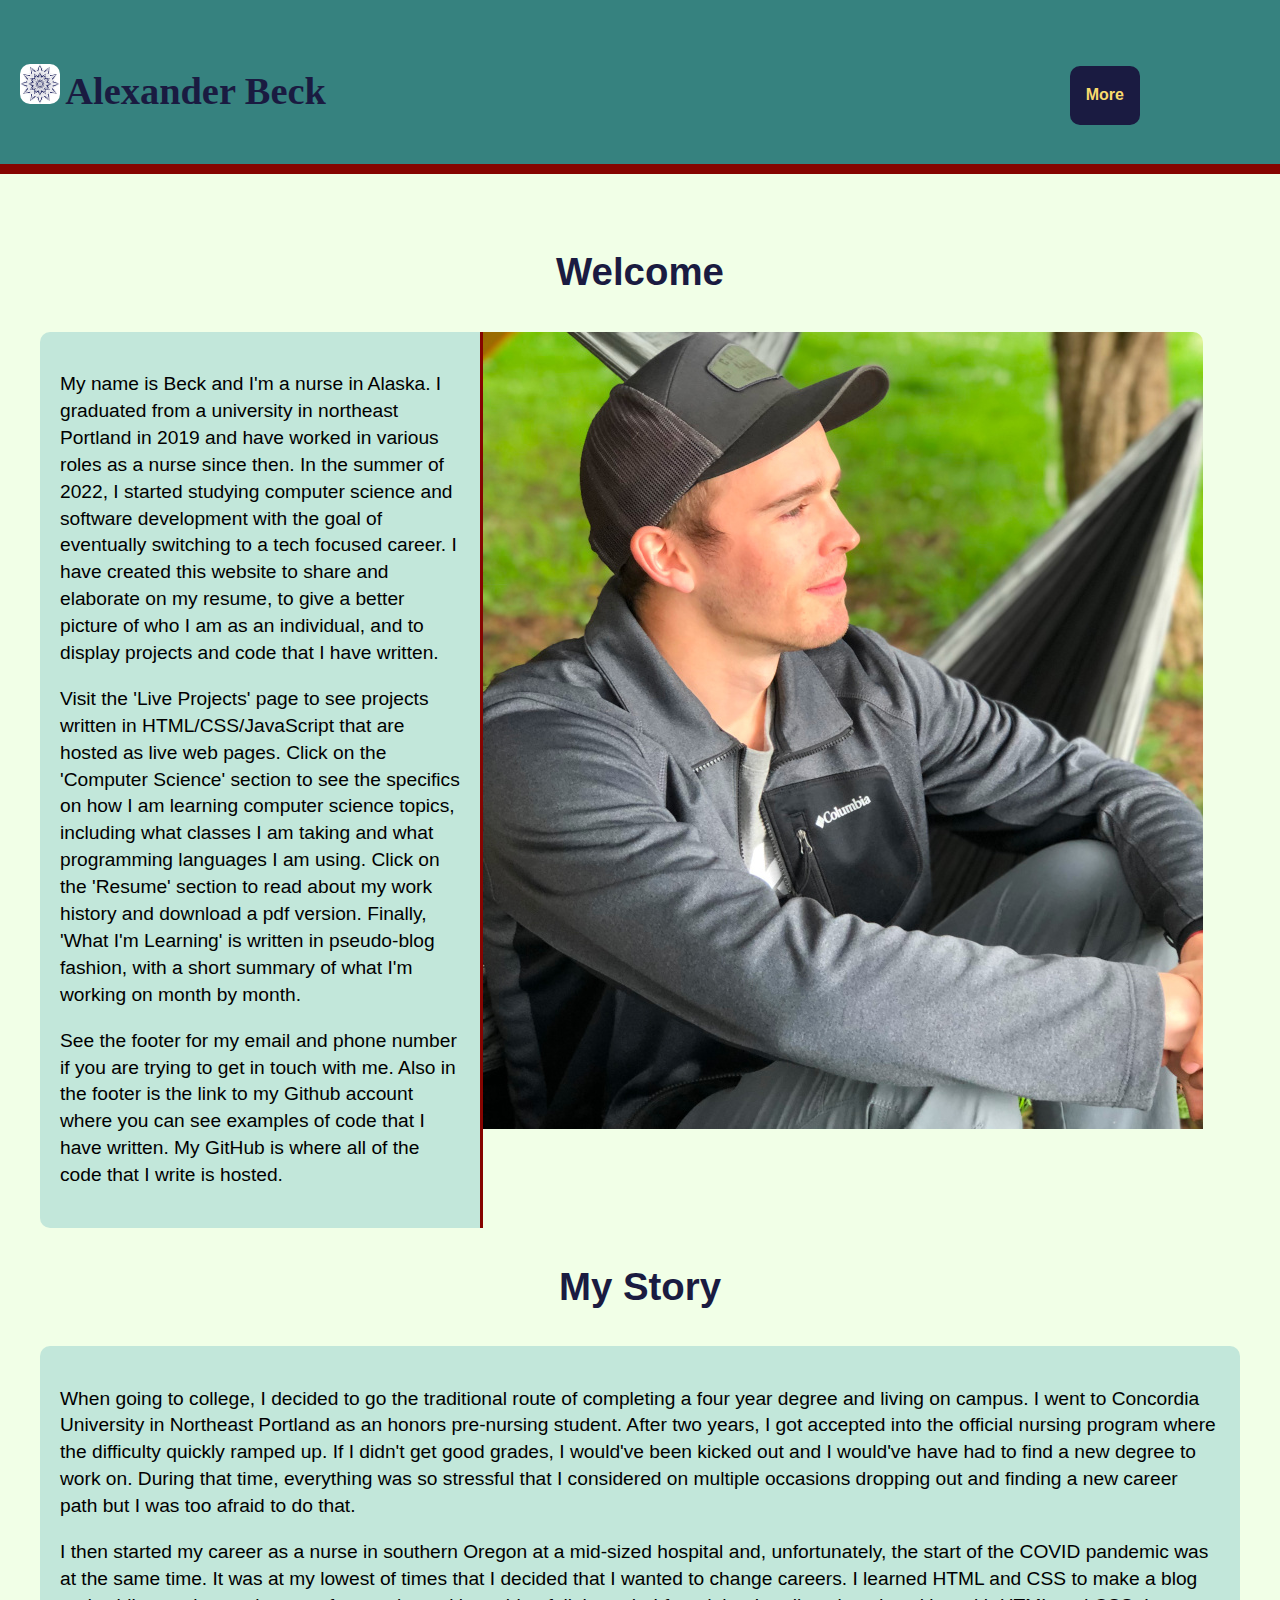
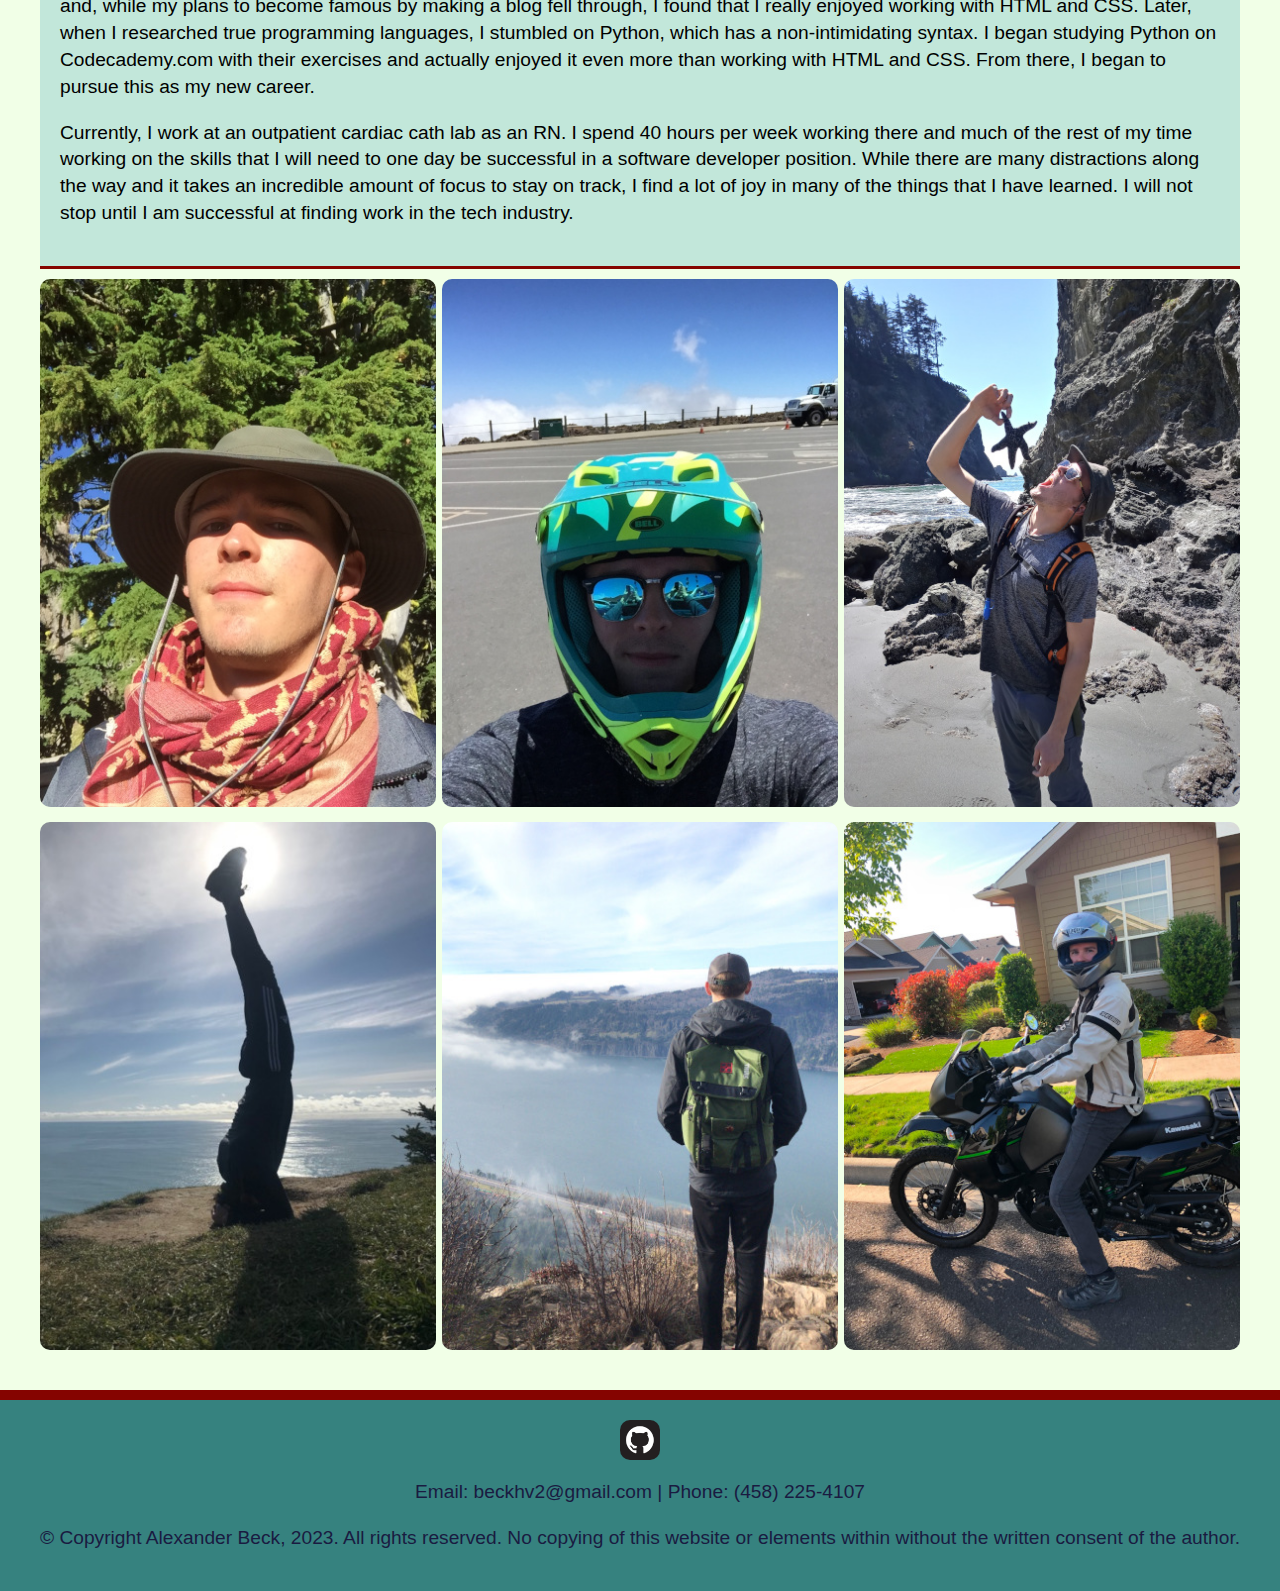
==== commit f40641d5: "changed layout of css; added april to learning; changed sentence on about me page" ====
--- a/index.html
+++ b/index.html
@@ -25,7 +25,7 @@
       <h1>Welcome</h1>
       <div class="flex-container">
         <div class="left-side flex-text">
-          <p>Welcome to my website. My name is Beck and I'm a nurse in Alaska. I graduated from a university in northeast Portland in 2019 and have worked in various roles as a nurse since then. In the summer of 2022, I started studying computer science and software development with the goal of eventually switching to a tech focused career. I have created this website to share and elaborate on my resume, to give a better picture of who I am as an individual, and to display projects and code that I have written.</p>
+          <p>My name is Beck and I'm a nurse in Alaska. I graduated from a university in northeast Portland in 2019 and have worked in various roles as a nurse since then. In the summer of 2022, I started studying computer science and software development with the goal of eventually switching to a tech focused career. I have created this website to share and elaborate on my resume, to give a better picture of who I am as an individual, and to display projects and code that I have written.</p>
           <p>Visit the 'Live Projects' page to see projects written in HTML/CSS/JavaScript that are hosted as live web pages. Click on the 'Computer Science' section to see the specifics on how I am learning computer science topics, including what classes I am taking and what programming languages I am using. Click on the 'Resume' section to read about my work history and download a pdf version. Finally, 'What I'm Learning' is written in pseudo-blog fashion, with a short summary of what I'm working on month by month.</p>
           <p>See the footer for my email and phone number if you are trying to get in touch with me. Also in the footer is the link to my Github account where you can see examples of code that I have written. My GitHub is where all of the code that I write is hosted.</p>  
         </div>
--- a/main-style.css
+++ b/main-style.css
@@ -10,6 +10,9 @@
 
 body {
     margin: 0;
+    font-size: 1.2em;
+    line-height: 1.4em;
+    font-family: Helvetica, Arial, Verdana, sans-serif;
 }
 
 /* header */
@@ -49,7 +52,6 @@
     position: relative;
     float: right;
     padding-right: 120px;
-    font-family: Cambria, Cochin, Georgia, Times, 'Times New Roman', serif;
     font-weight: bold;
     padding-top: 30px;
 }
@@ -59,7 +61,7 @@
     position: absolute;
     color: var(--accent-color-2);
     background-color: var(--background-color-1);
-    min-width: 200px;
+    min-width: 240px;
     box-shadow: 0px 8px 16px 0px rgba(0,0,0,0.2);
     z-index: 1;
 }
@@ -93,79 +95,10 @@
 }
 
 h1, h2, h3 {
-    font-family: Helvetica, Arial, Verdana, sans-serif;
     color: var(--accent-color-2);
     text-align: center;
     padding-top: 20px;
     padding-bottom: 20px;
-}
-
-p {
-    font-family: Helvetica, Arial, Verdana, sans-serif;
-}
-
-.flex-container {
-    display: flex;
-    flex-wrap: wrap;
-    flex-direction: row;
-}
-
-.left-side, .right-side {
-    min-width: 400px;
-}
-
-.left-side {
-    border-right: var(--accent-color-1) solid 3px;
-    border-radius: 10px 0 0 10px;
-}
-
-.right-side {
-    border-radius: 0 10px 10px 0;
-}
-
-.flex-text {
-    background-color: var(--background-color-3);
-    width: 30%;
-    padding: 20px;
-    height: auto;
-}
-
-.flex-image {
-    width: 60%;
-    overflow: hidden;
-}
-
-.col-flex-container {
-    display: flex;
-    flex-wrap: wrap;
-    flex-direction: column;
-    padding-bottom: 10px;
-}
-
-.wide-text {
-    background-color: var(--background-color-3);
-    padding: 20px;
-    height: auto;
-}
-
-.text-top {
-    border-bottom: var(--accent-color-1) solid 3px;
-    border-radius: 10px 10px 0 0;
-}
-
-.photo-box {
-    display: flex;
-    flex-wrap: wrap;
-    flex-direction: row; 
-    row-gap: 15px;
-    justify-content: space-between;
-}
-
-.photo-box-image {
-    width: 33%;
-    height: auto;
-    overflow: hidden;
-    border-radius: 10px;
 }
 
 /* footer */
@@ -176,7 +109,6 @@
     border-top: var(--accent-color-1) solid 10px;
     text-align: center;
 }
-
 
 #github-icon {
     height: 40px;
@@ -185,4 +117,117 @@
     margin-right: auto;
     margin-left: auto;
     border-radius: 10px;
+}
+
+/* about me page */
+.flex-container {
+    display: flex;
+    flex-wrap: wrap;
+    flex-direction: row;
+}
+
+.left-side, .right-side {
+    min-width: 400px;
+}
+
+.left-side {
+    border-right: var(--accent-color-1) solid 3px;
+    border-radius: 10px 0 0 10px;
+}
+
+.right-side {
+    border-radius: 0 10px 10px 0;
+}
+
+.flex-text {
+    background-color: var(--background-color-3);
+    width: 30%;
+    padding: 20px;
+    height: auto;
+}
+
+.flex-image {
+    width: 60%;
+    overflow: hidden;
+}
+
+.col-flex-container {
+    display: flex;
+    flex-wrap: wrap;
+    flex-direction: column;
+    padding-bottom: 10px;
+}
+
+.wide-text {
+    background-color: var(--background-color-3);
+    padding: 20px;
+    height: auto;
+}
+
+.text-top {
+    border-bottom: var(--accent-color-1) solid 3px;
+    border-radius: 10px 10px 0 0;
+}
+
+.photo-box {
+    display: flex;
+    flex-wrap: wrap;
+    flex-direction: row; 
+    row-gap: 15px;
+    justify-content: space-between;
+}
+
+.photo-box-image {
+    width: 33%;
+    height: auto;
+    overflow: hidden;
+    border-radius: 10px;
+}
+
+/* project page */
+.textbox {
+    text-align: center;
+    background-color: var(--background-color-3);
+    padding: 20px;
+    margin: 0 auto 30px auto;
+    border-radius: 10px;
+    max-width: 300px;
+}
+
+.project-container {
+    display: flex;
+    justify-content: center;
+    flex-wrap: wrap;
+}
+
+.project-container figure {
+    background-color: var(--background-color-3);
+    border-radius: 0 0 10px 10px;
+}
+
+.project-container img {
+    max-width: 300px;
+    max-height: auto;
+    border: solid 3px var(--accent-color-1);
+}
+
+.project-container figcaption {
+    padding: 10px;
+    text-align: center;
+}
+
+/* learning page */
+
+.learning-display {
+    display: flex;
+    flex-direction: column;
+    align-items: center;
+}
+
+.learning {
+    max-width: 800px;
+    background-color: var(--background-color-3);
+    border-radius: 10px;
+    padding: 0 40px 20px 40px;
+    margin-bottom: 30px;
 }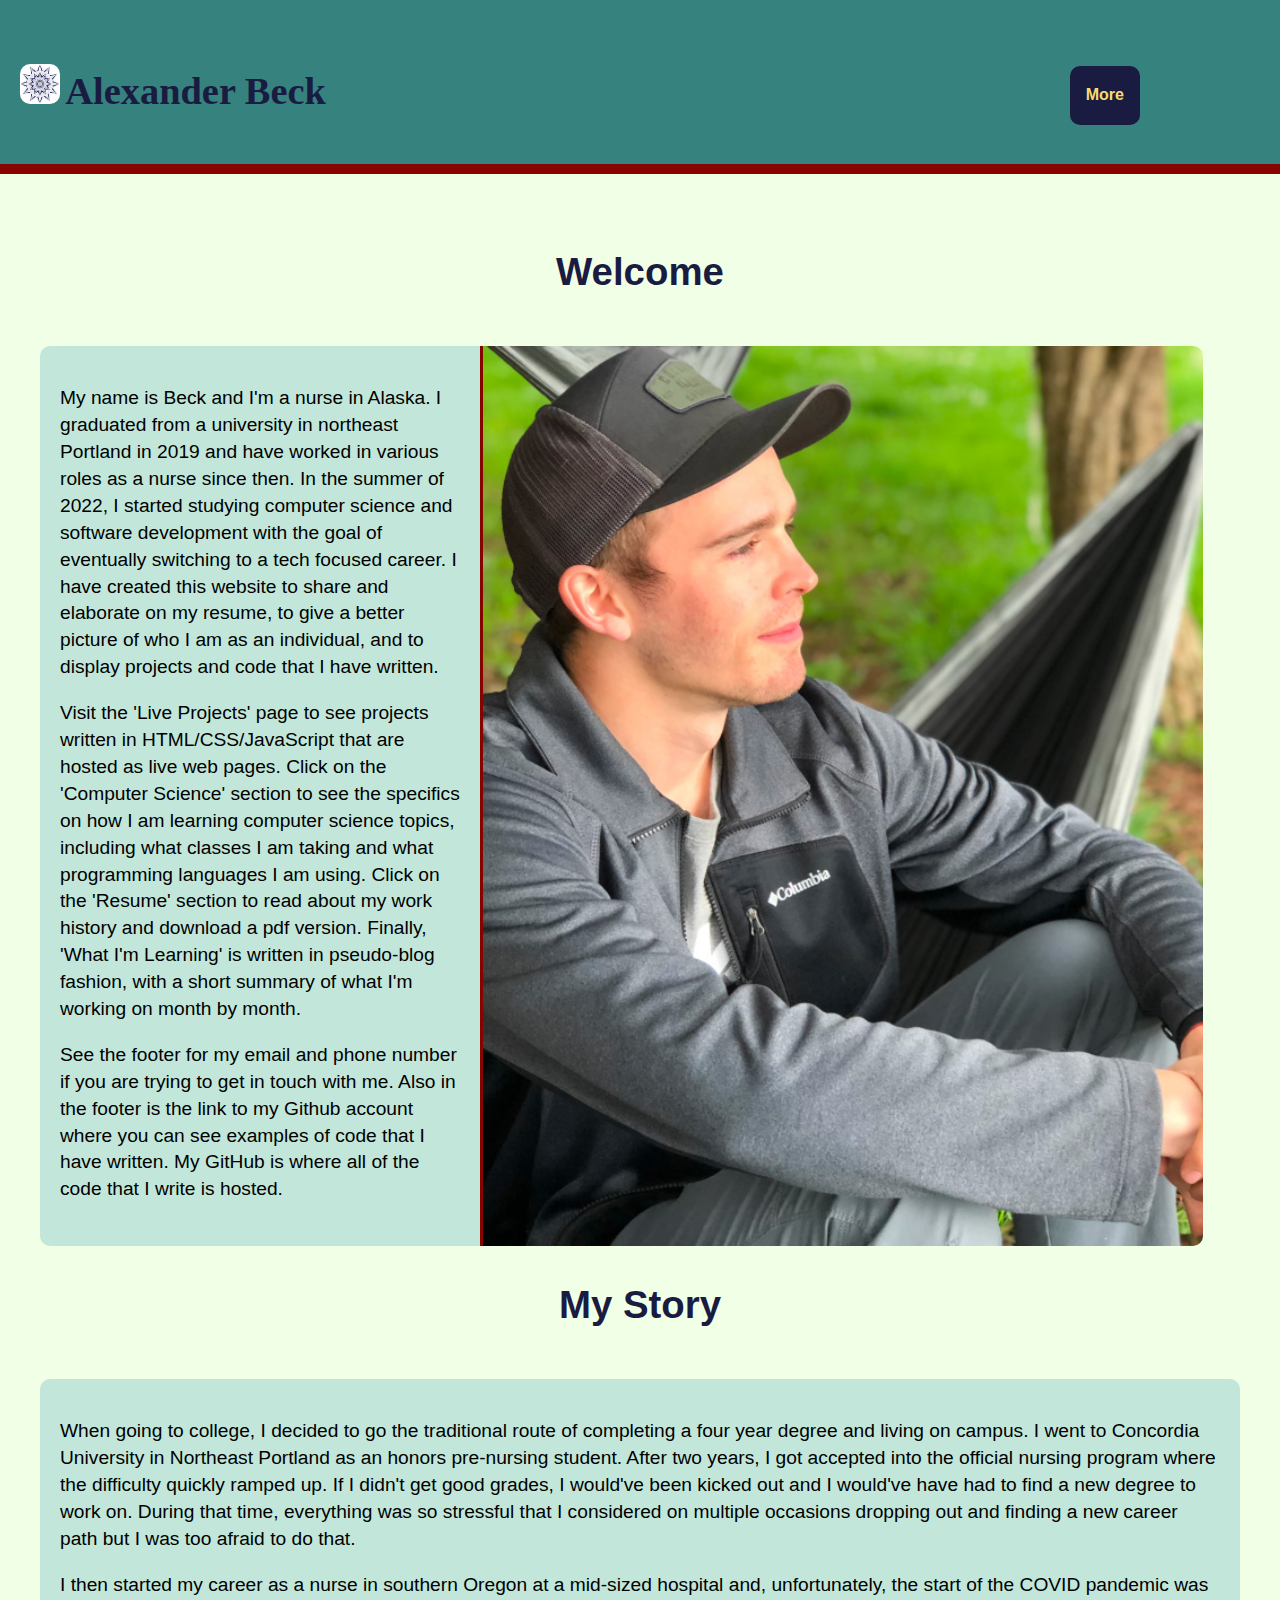
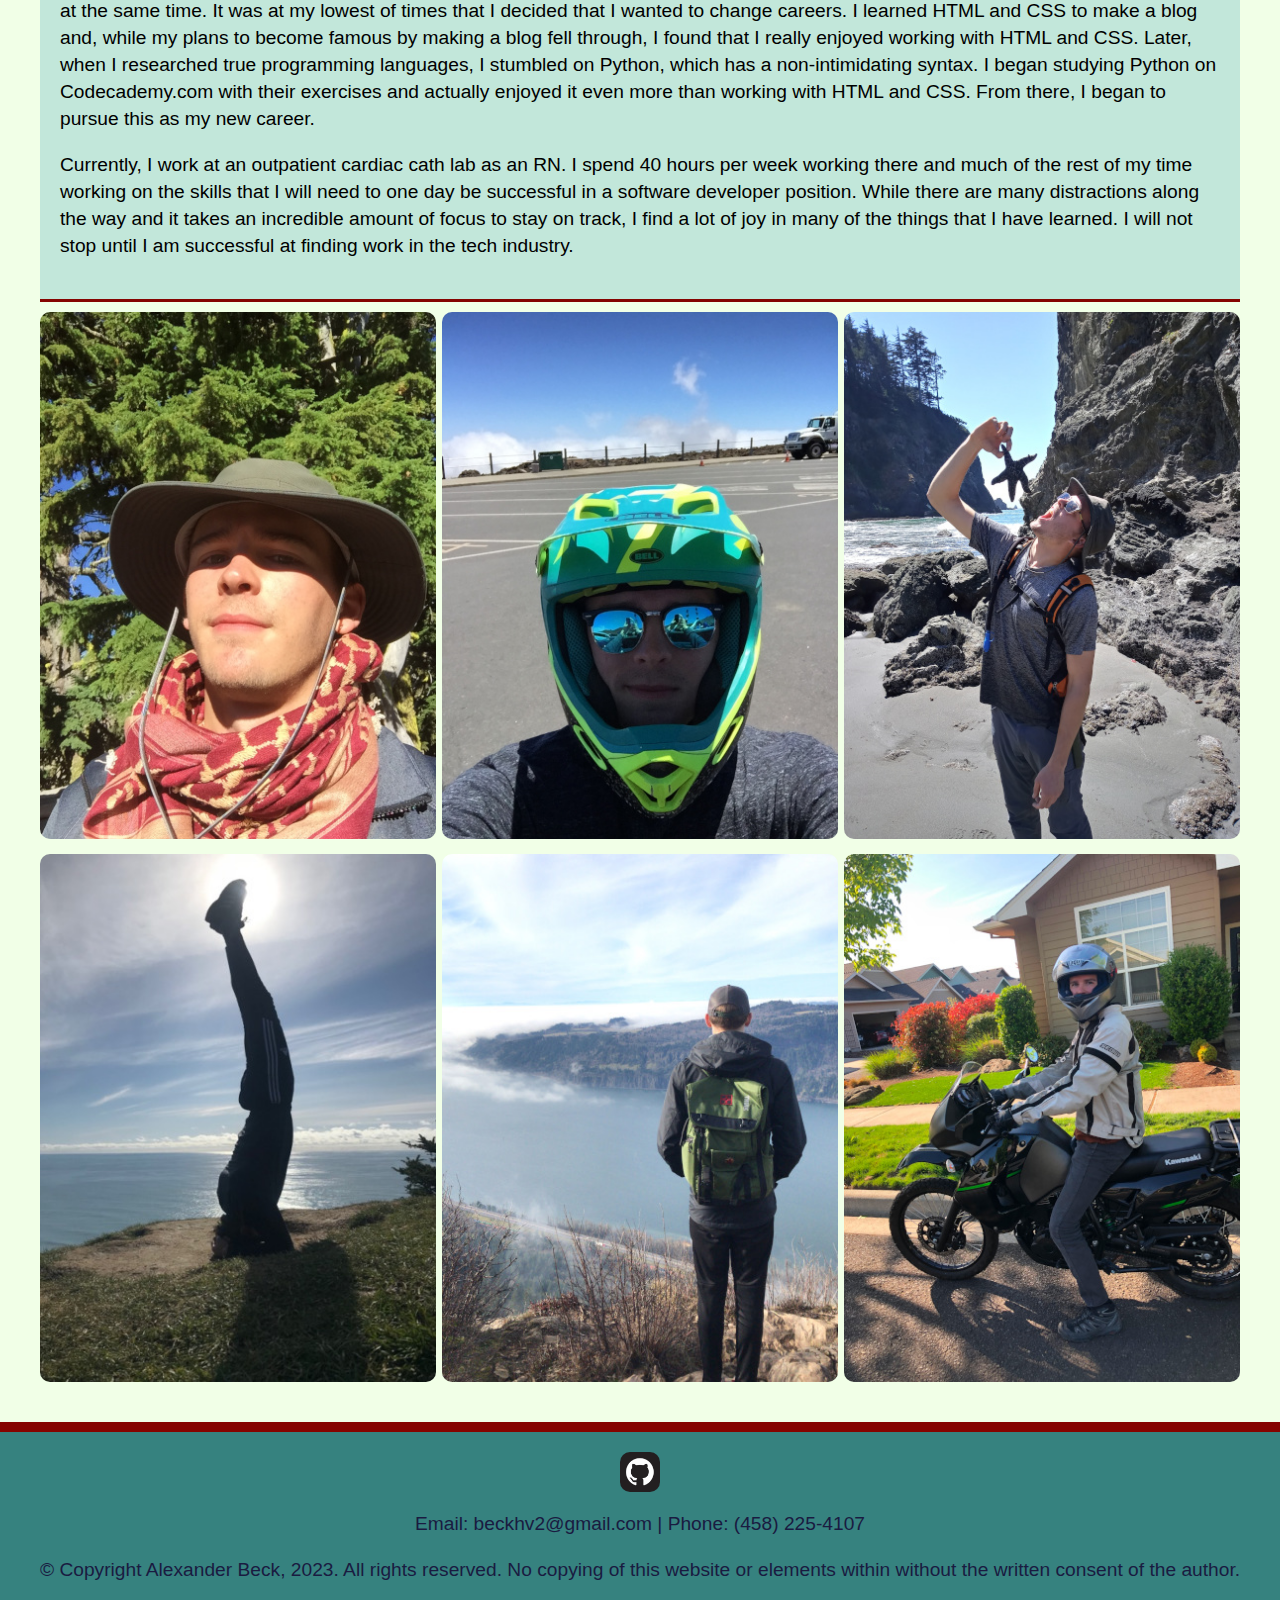
==== commit 8aac23c8: "changed how main image is displayed; removed cs link" ====
--- a/index.html
+++ b/index.html
@@ -14,7 +14,6 @@
           <p class="drop-header">More</p>
           <div class="dropdown-content">
             <a href="projects.html">Live Projects</a>
-            <a href="computer-science.html">Computer Science</a>
             <a href="resume.html">Resume</a>
             <a href="learning.html">What I'm Learning</a>
           </div>
@@ -29,9 +28,7 @@
           <p>Visit the 'Live Projects' page to see projects written in HTML/CSS/JavaScript that are hosted as live web pages. Click on the 'Computer Science' section to see the specifics on how I am learning computer science topics, including what classes I am taking and what programming languages I am using. Click on the 'Resume' section to read about my work history and download a pdf version. Finally, 'What I'm Learning' is written in pseudo-blog fashion, with a short summary of what I'm working on month by month.</p>
           <p>See the footer for my email and phone number if you are trying to get in touch with me. Also in the footer is the link to my Github account where you can see examples of code that I have written. My GitHub is where all of the code that I write is hosted.</p>  
         </div>
-        <div class="right-side flex-image">
-          <img src="images/beck-in-hammock.jpg" alt="a picture of me sitting in a hammock">
-        </div>
+        <img id="main-image" src="images/beck-in-hammock.jpg" alt="a picture of me sitting in a hammock">
       </div>
       <h1>My Story</h1>
       <div class="col-flex-container">
--- a/main-style.css
+++ b/main-style.css
@@ -94,6 +94,10 @@
     padding: 40px;
 }
 
+h1 {
+    margin-bottom: 40px;
+}
+
 h1, h2, h3 {
     color: var(--accent-color-2);
     text-align: center;
@@ -126,29 +130,25 @@
     flex-direction: row;
 }
 
-.left-side, .right-side {
-    min-width: 400px;
-}
-
 .left-side {
     border-right: var(--accent-color-1) solid 3px;
     border-radius: 10px 0 0 10px;
-}
-
-.right-side {
-    border-radius: 0 10px 10px 0;
+    min-width: 400px;
 }
 
 .flex-text {
     background-color: var(--background-color-3);
     width: 30%;
     padding: 20px;
-    height: auto;
-}
-
-.flex-image {
+}
+
+#main-image {
+    height: 900px;
     width: 60%;
     overflow: hidden;
+    object-fit: cover;
+    border-radius: 0 10px 10px 0;
+    min-width: 400px;
 }
 
 .col-flex-container {
